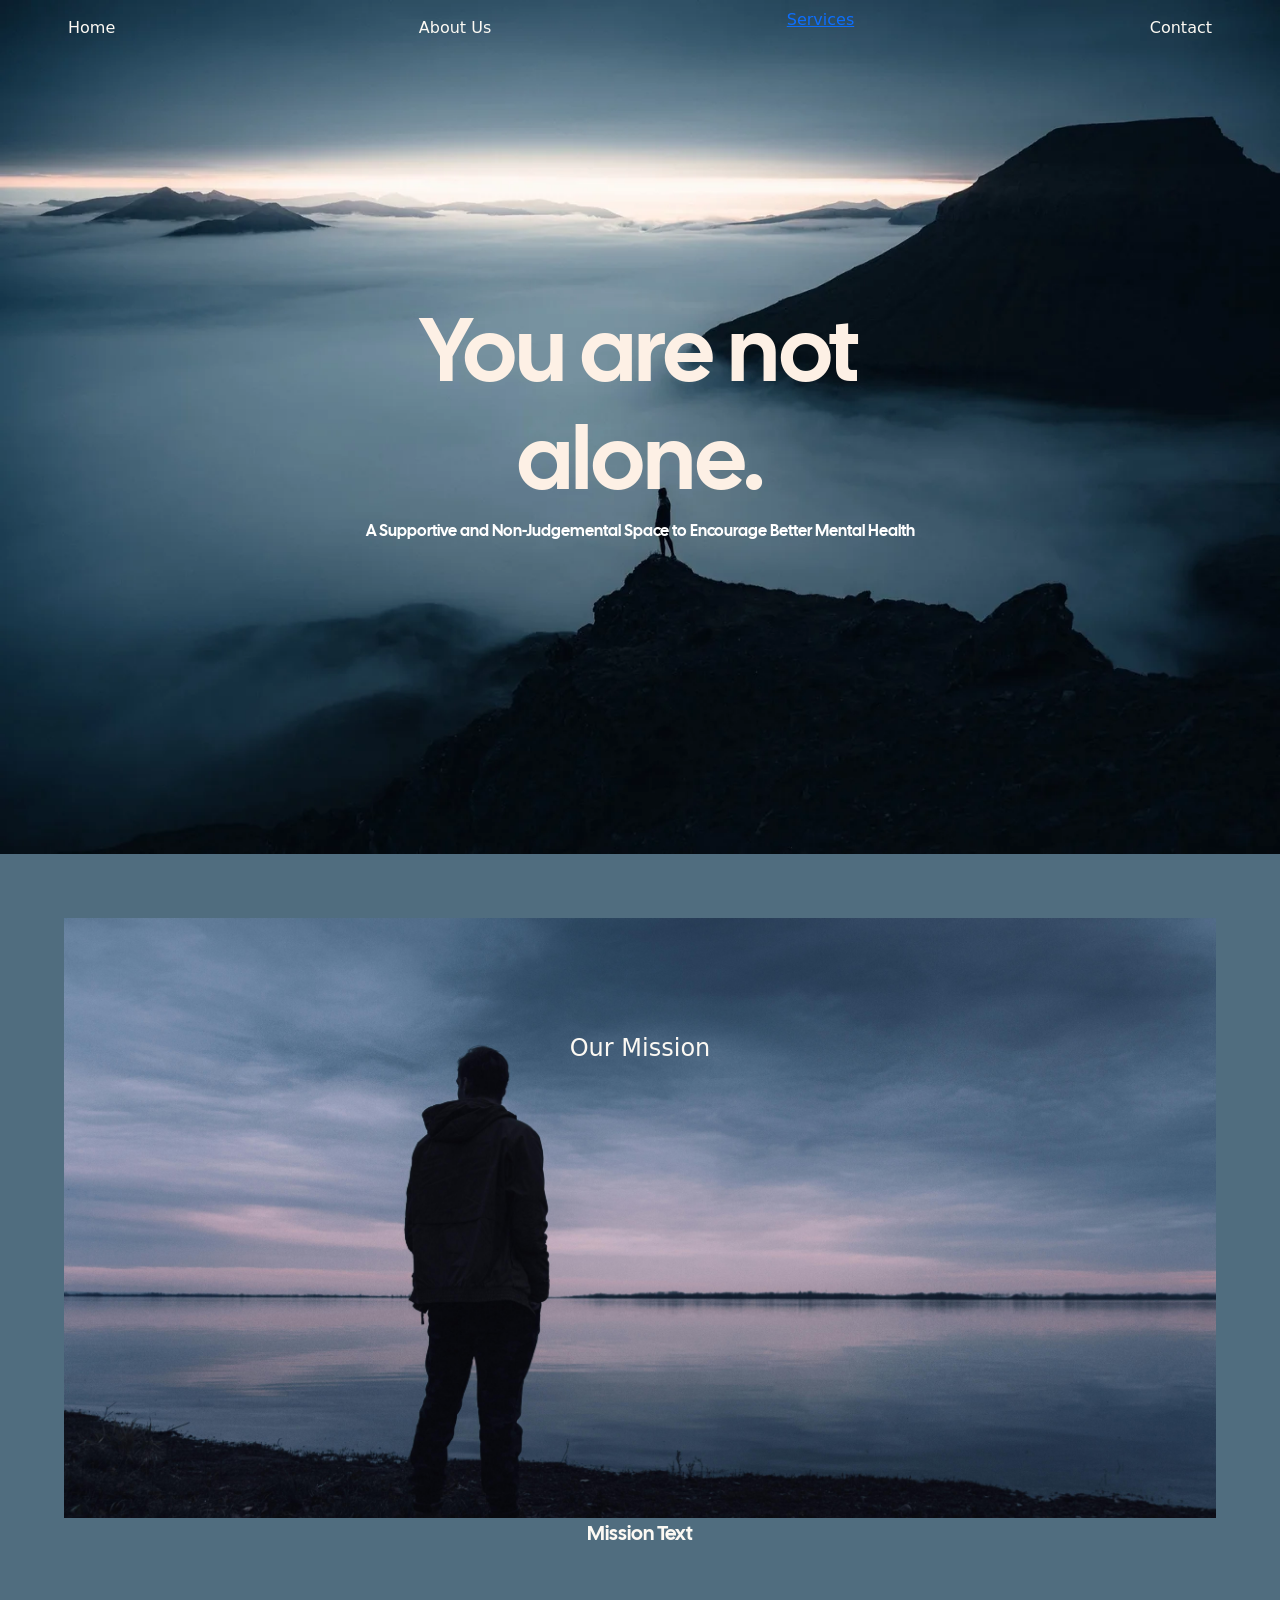
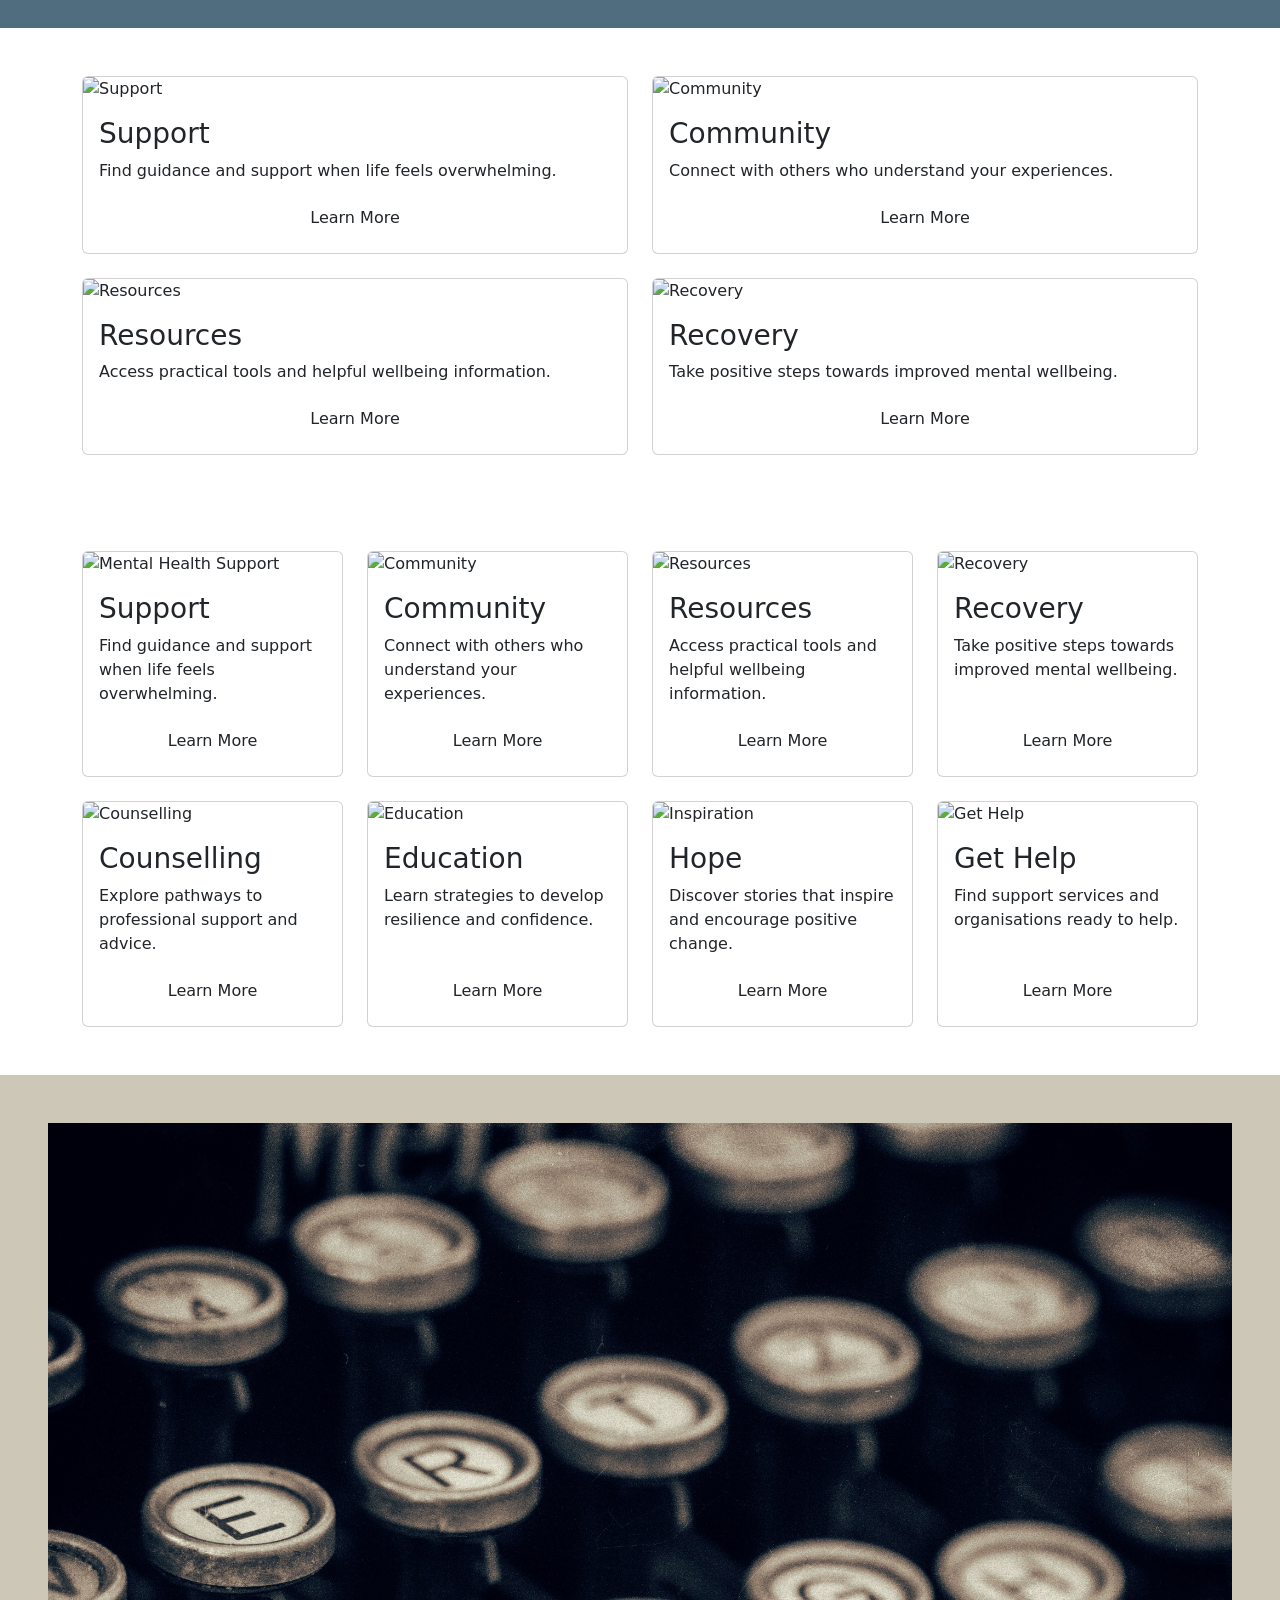
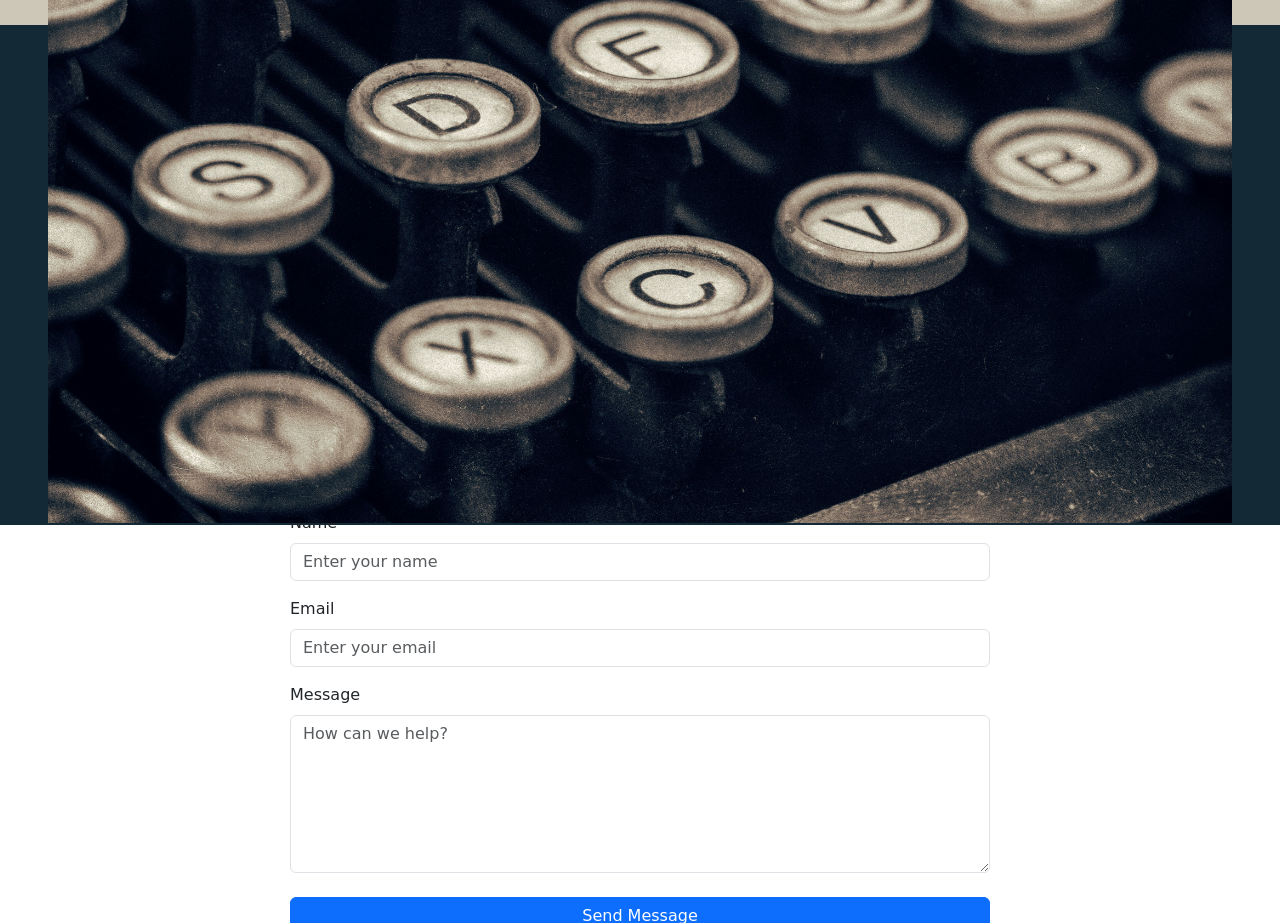
==== index.html @ 8a4eaf0c "Remove #mission-container rule from style.css" ====
<!doctype html>
<html lang="en">
  <head>
    <meta charset="UTF-8" />
    <meta name="viewport" content="width=device-width, initial-scale=1.0" />
    <title>Capstone Project</title>
    <link rel="preconnect" href="https://fonts.googleapis.com" />
    <link rel="preconnect" href="https://fonts.gstatic.com" crossorigin />
    <link
      href="https://fonts.googleapis.com/css2?family=Cal+Sans&display=swap"
      rel="stylesheet"
    />
    <link
      href="https://fonts.googleapis.com/css2?family=Inter:wght@100;200;400;500;600&display=swap"
      rel="stylesheet"
    />

    <link
      href="https://cdn.jsdelivr.net/npm/bootstrap@5.3.0/dist/css/bootstrap.min.css"
      rel="stylesheet"
    />
    <link rel="stylesheet" href="assets/css/style.css" />
    
    <script src="https://cdn.jsdelivr.net/npm/bootstrap@5.3.0/dist/js/bootstrap.bundle.min.js"></script>
  </head>
  <body>
    <nav class="navbar navbar-expand-lg bg-transparent position-absolute w-100">
    <div class="container-fluid d-flex justify-content-center">
        <ul class="navbar-nav flex-row justify-content-between w-100 px-lg-5 px-md-4 px-2"
          <li class="nav-item">
            <a
              class="nav-link"
              href="#"
              >Home</a
            >
          </li>
          <li class="nav-item">
            <a
              class="nav-link"
              href="#"
              >About Us</a
            >
          </li>
          <li class="nav-item">
            <a
              class=""
              href="#"
              >Services</a
            >
          </li>
          <li class="nav-item">
            <a
              class="nav-link"
              href="#"
              >Contact</a
            >
          </li>
        </ul>
      </div>
    </nav>

    <header class="position-relative">
      <img
        src="assets/images/210725_2R5_8470.webp"
        alt="hero-Image"
        class="img-fluid w-100"
      />
      <div
        class="position-absolute top-50 start-50 translate-middle text-center text-white"
      >
        <h1 class="cal-sans-regular custom-color hero-title" style>
          You are not alone.
        </h1>
        <p class="cal-sans-regular" style="font-size: 1rem">
          A Supportive and Non-Judgemental Space to Encourage Better Mental
          Health
        </p>
      </div>
    </header>

    <main>
  <section
    class="container-fluid px-0"
    id="mission-container"
    aria-label="mission and values"
   >
  <div class="mission-image-frame">
    <img
      src="assets/images/pexels-lukas-rychvalsky-670720.jpg"
      class="mission-image"
      alt="Mission and Values Image"
    />
    <div  class="mission-container">
        <h2 class="mission-title">Our Mission</h2>
        <p class="mission-content-text">Mission Text</p>
    </div>
  </div>
  </section>
<section id="services-section" class="py-5">
    <div class="container">

        <div class="row g-4">

            <!-- Card 1 -->
            <div class="col-md-6 col-lg-6">
                <div class="card values-card h-100">
                    <img src="assets/images/card-1.webp" class="card-img-top" alt="Support">
                    <div class="card-body d-flex flex-column">
                        <h3 class="card-title">Support</h3>
                        <p class="card-text">
                            Find guidance and support when life feels overwhelming.
                        </p>
                        <a href="#" class="btn mt-auto">Learn More</a>
                    </div>
                </div>
            </div>

            <!-- Card 2 -->
            <div class="col-md-6 col-lg-6">
                <div class="card values-card h-100">
                    <img src="assets/images/card-2.webp" class="card-img-top" alt="Community">
                    <div class="card-body d-flex flex-column">
                        <h3 class="card-title">Community</h3>
                        <p class="card-text">
                            Connect with others who understand your experiences.
                        </p>
                        <a href="#" class="btn mt-auto">Learn More</a>
                    </div>
                </div>
            </div>

            <!-- Card 3 -->
            <div class="col-md-6 col-lg-6">
                <div class="card values-card h-100">
                    <img src="assets/images/card-3.webp" class="card-img-top" alt="Resources">
                    <div class="card-body d-flex flex-column">
                        <h3 class="card-title">Resources</h3>
                        <p class="card-text">
                            Access practical tools and helpful wellbeing information.
                        </p>
                        <a href="#" class="btn mt-auto">Learn More</a>
                    </div>
                </div>
            </div>

            <!-- Card 4 -->
            <div class="col-md-6 col-lg-6">
                <div class="card values-card h-100">
                    <img src="assets/images/card-4.webp" class="card-img-top" alt="Recovery">
                    <div class="card-body d-flex flex-column">
                        <h3 class="card-title">Recovery</h3>
                        <p class="card-text">
                            Take positive steps towards improved mental wellbeing.
                        </p>
                        <a href="#" class="btn mt-auto">Learn More</a>
                    </div>
                </div>
            </div>

        </div>

    </div>
</section>

</section>
      <section
        class="container-fluid"
        id="help-section"
        aria-label="help">
      <div>
        <div class="help-card"></div>
        <div class="help-card"></div>
        <div class="help-card"></div>
        <div class="help-card"></div>
        <div class="help-card"></div>
        <div class="help-card"></div>
      </div>
  </section>
<section id="support-services" class="py-5">
    <div class="container">

        <div class="row g-4">

            <!-- Card 1 -->
            <div class="col-md-6 col-lg-3">
                <div class="card values-card h-100">
                    <img src="assets/images/card-1.webp" class="card-img-top" alt="Mental Health Support">
                    <div class="card-body d-flex flex-column">
                        <h3 class="card-title">Support</h3>
                        <p class="card-text">
                            Find guidance and support when life feels overwhelming.
                        </p>
                        <a href="#" class="btn mt-auto">Learn More</a>
                    </div>
                </div>
            </div>

            <!-- Card 2 -->
            <div class="col-md-6 col-lg-3">
                <div class="card values-card h-100">
                    <img src="assets/images/card-2.webp" class="card-img-top" alt="Community">
                    <div class="card-body d-flex flex-column">
                        <h3 class="card-title">Community</h3>
                        <p class="card-text">
                            Connect with others who understand your experiences.
                        </p>
                        <a href="#" class="btn mt-auto">Learn More</a>
                    </div>
                </div>
            </div>

            <!-- Card 3 -->
            <div class="col-md-6 col-lg-3">
                <div class="card values-card h-100">
                    <img src="assets/images/card-3.webp" class="card-img-top" alt="Resources">
                    <div class="card-body d-flex flex-column">
                        <h3 class="card-title">Resources</h3>
                        <p class="card-text">
                            Access practical tools and helpful wellbeing information.
                        </p>
                        <a href="#" class="btn mt-auto">Learn More</a>
                    </div>
                </div>
            </div>

            <!-- Card 4 -->
            <div class="col-md-6 col-lg-3">
                <div class="card values-card h-100">
                    <img src="assets/images/card-4.webp" class="card-img-top" alt="Recovery">
                    <div class="card-body d-flex flex-column">
                        <h3 class="card-title">Recovery</h3>
                        <p class="card-text">
                            Take positive steps towards improved mental wellbeing.
                        </p>
                        <a href="#" class="btn mt-auto">Learn More</a>
                    </div>
                </div>
            </div>

            <!-- Card 5 -->
            <div class="col-md-6 col-lg-3">
                <div class="card values-card h-100">
                    <img src="assets/images/card-5.webp" class="card-img-top" alt="Counselling">
                    <div class="card-body d-flex flex-column">
                        <h3 class="card-title">Counselling</h3>
                        <p class="card-text">
                            Explore pathways to professional support and advice.
                        </p>
                        <a href="#" class="btn mt-auto">Learn More</a>
                    </div>
                </div>
            </div>

            <!-- Card 6 -->
            <div class="col-md-6 col-lg-3">
                <div class="card values-card h-100">
                    <img src="assets/images/card-6.webp" class="card-img-top" alt="Education">
                    <div class="card-body d-flex flex-column">
                        <h3 class="card-title">Education</h3>
                        <p class="card-text">
                            Learn strategies to develop resilience and confidence.
                        </p>
                        <a href="#" class="btn mt-auto">Learn More</a>
                    </div>
                </div>
            </div>

            <!-- Card 7 -->
            <div class="col-md-6 col-lg-3">
                <div class="card values-card h-100">
                    <img src="assets/images/card-7.webp" class="card-img-top" alt="Inspiration">
                    <div class="card-body d-flex flex-column">
                        <h3 class="card-title">Hope</h3>
                        <p class="card-text">
                            Discover stories that inspire and encourage positive change.
                        </p>
                        <a href="#" class="btn mt-auto">Learn More</a>
                    </div>
                </div>
            </div>

            <!-- Card 8 -->
            <div class="col-md-6 col-lg-3">
                <div class="card values-card h-100">
                    <img src="assets/images/card-8.webp" class="card-img-top" alt="Get Help">
                    <div class="card-body d-flex flex-column">
                        <h3 class="card-title">Get Help</h3>
                        <p class="card-text">
                            Find support services and organisations ready to help.
                        </p>
                        <a href="#" class="btn mt-auto">Learn More</a>
                    </div>
                </div>
            </div>

        </div>

    </div>
</section>
   
      <section
        class="container-fluid"
        id="resources-section"
        aria-label="resources and information"
      ></section>
      <section
        class="container-fluid"
        id="care-section"
        aria-label="self-care">
</section>

<section id="contact-section">
    <img src="assets/images/denny-muller-PfVo6Be4Tg4-unsplash.jpg"
            alt="Typewriter"
            class="contact-image">
    <div class="contact-image-frame">

       
        <div class="contact-overlay">
            <!-- Contact Form Here -->
  <form class="contact-form">

    <div class="mb-3">
        <label for="name" class="form-label">Name</label>
        <input
            type="text"
            class="form-control"
            id="name"
            placeholder="Enter your name"
            required>
    </div>

    <div class="mb-3">
        <label for="email" class="form-label">Email</label>
        <input
            type="email"
            class="form-control"
            id="email"
            placeholder="Enter your email"
            required>
    </div>

    <div class="mb-4">
        <label for="message" class="form-label">Message</label>
        <textarea
            class="form-control"
            id="message"
            rows="6"
            placeholder="How can we help?"
            required></textarea>
    </div>

    <button type="submit" class="btn btn-primary w-100">
        Send Message
    </button>

</form>
        </div>

    </div>

</section>
    </main>
    <footer>
    <footer id="footer-container">
    <div class="container">
        <!-- footer content -->
    </div>
</footer>
    </footer>
  </body>
</html>
---- assets/css/style.css ----
:root {
  /* Core backgrounds */
  --bg-light: #fcf9f3;
  --bg-dark: #040e14;

  /* Text colors */
  --text-main: #040e14;      /* for light backgrounds */
  --text-light: #fcf9f3;     /* for dark backgrounds */
  --text-muted: #6e8998;     /* secondary text on light bg */

  /* Brand colors */
  --primary: #132936;        /* headings on light bg */
  --secondary: #506d7f;      /* subheadings, borders */

  /* Accents */
  --accent: #efd1c5;         /* highlight on dark bg */
}



.cal-sans-regular {
  font-family: "Cal Sans", sans-serif !important;
  font-weight: 400;
  font-style: normal;
}

.inter-font {
  font-family: 'Inter', sans-serif !important;
  font-weight: 200 !important;
}




.custom-color { color: #fdf0e5; /* your HEX color */ }



.main-section{
  background-color: var(--bg-light);
  padding: 2rem 0;

}
:root {
  --brand-light: #e6f2ff;
}

.navbar-container {
  display: flex;
  justify-content: center;
  align-items: center;
}

.navbar {
  position: absolute;
  width: 50%;
  z-index: 10;
  max-width: 1500px;

}


.navbar .nav-link {
  color: #fcf9f3 !important;

}


.navbar .nav-link:active,
.navbar .nav-link:focus,
.navbar .nav-link.active {
  background: none !important;
  background-color: transparent !important;
}

.hero-title {
  font-size: clamp(2.5rem, 7vw, 6rem);
}


.mission-title {
  font-size: clamp(1.5rem, 7vw, 1.5rem);
  white-space: nowrap;
}



.mission-title {
  top: 15%;
  color:#fcf9f3;
  text-align: center;
  z-index: 2;
  position: absolute;
  top: 25%;
  left: 50%;
  transform: translate(-50%, -50%);
}

.mission-content h2 {
  font-size: clamp(2.5rem, 7vw, 4rem);
  margin-bottom: 1rem;
  font-weight: 400;
  letter-spacing: 0.2rem;
}


.mission-content-text {
  font-family: "Cal Sans", sans-serif ;
  font-size: 1.25rem;
  color:#fcf9f3;
  text-align: center;
  
}

.mission-image-frame {
    position: relative;
    width: 100%;
    padding: 4rem !important;
    background: #506d7f;
    margin: 0 auto;
    box-sizing: border-box;
}

.mission-image {
    width: 100%;
    height: 600px;
    display: block;
    margin: 0 auto;
    object-fit: cover;
}


.mission-overlay {
    position: relative;
}


.values-container {
  position: absolute;
  bottom: 3rem;
  left: 50%;
  transform: translateX(-50%);

  width: 90%;

  display: grid;
  grid-template-columns: repeat(4, 1fr);
  gap: 2rem;
  margin-top: 20rem;
 
}

.value-card {
    height: 275px;
    background: #040e14;
    color: white;
    padding: 1.5rem;
    text-align: center;
    position: relative;
    
}


#contact-section {
    position: relative;
    width: 100%;
    height: 550px;
    background: #ccc7b6;
    padding: 3rem;
}

.contact-image {
    width: 100%;
    height: 1000px;
    object-fit: cover;
    display: block;
}

.contact-image-frame {
    position: relative;
    width: 100%;
    height: 400px;
    overflow: hidden;
    
}

.contact-overlay {
    position: absolute;
    top: 50%;
    left: 50%;
    transform: translate(-50%, -50%);
    width: 80%;
    max-width: 700px;
    z-index: 2;
}

.contact-form-container {
    width: 90%;
    max-width: 350px;
    margin: 0 auto;
}

#footer-container {
  background: #132936;
  width: 100%;
  height: 500px;
  padding: 3rem 0;
}
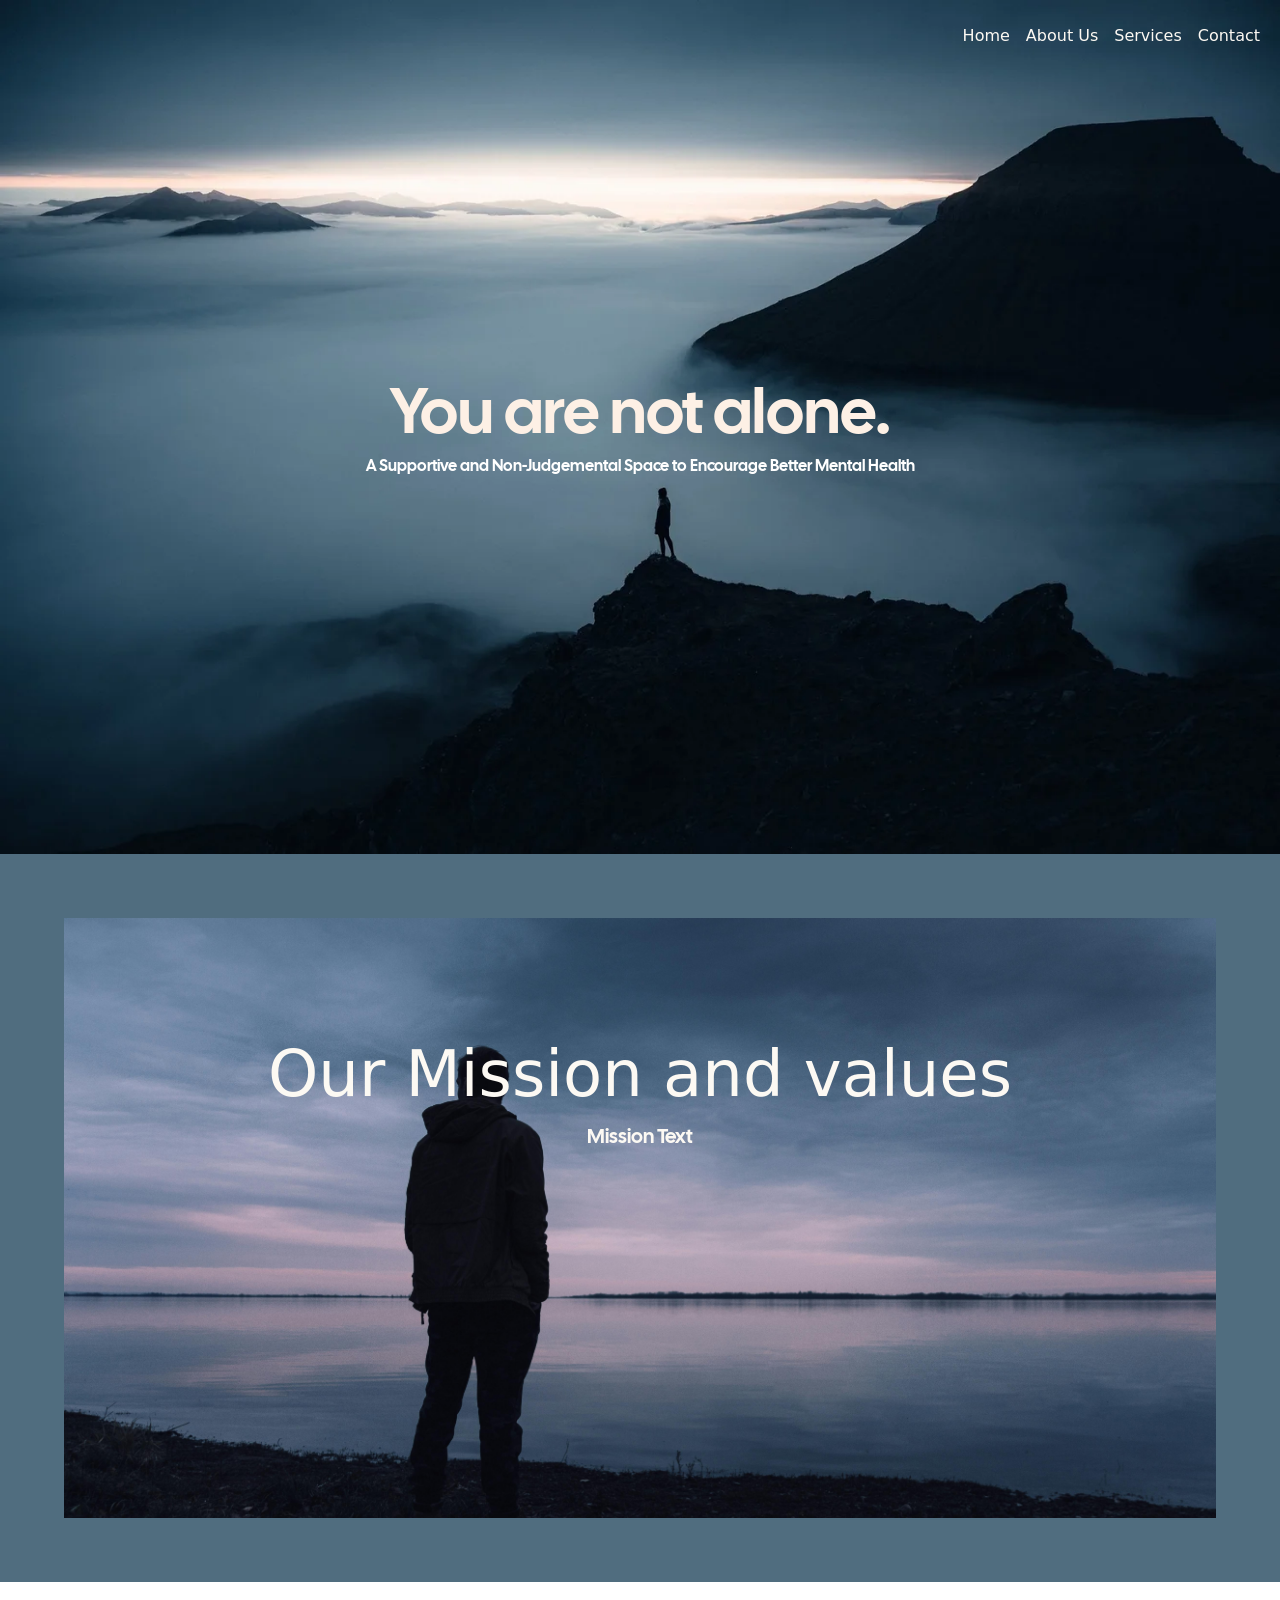
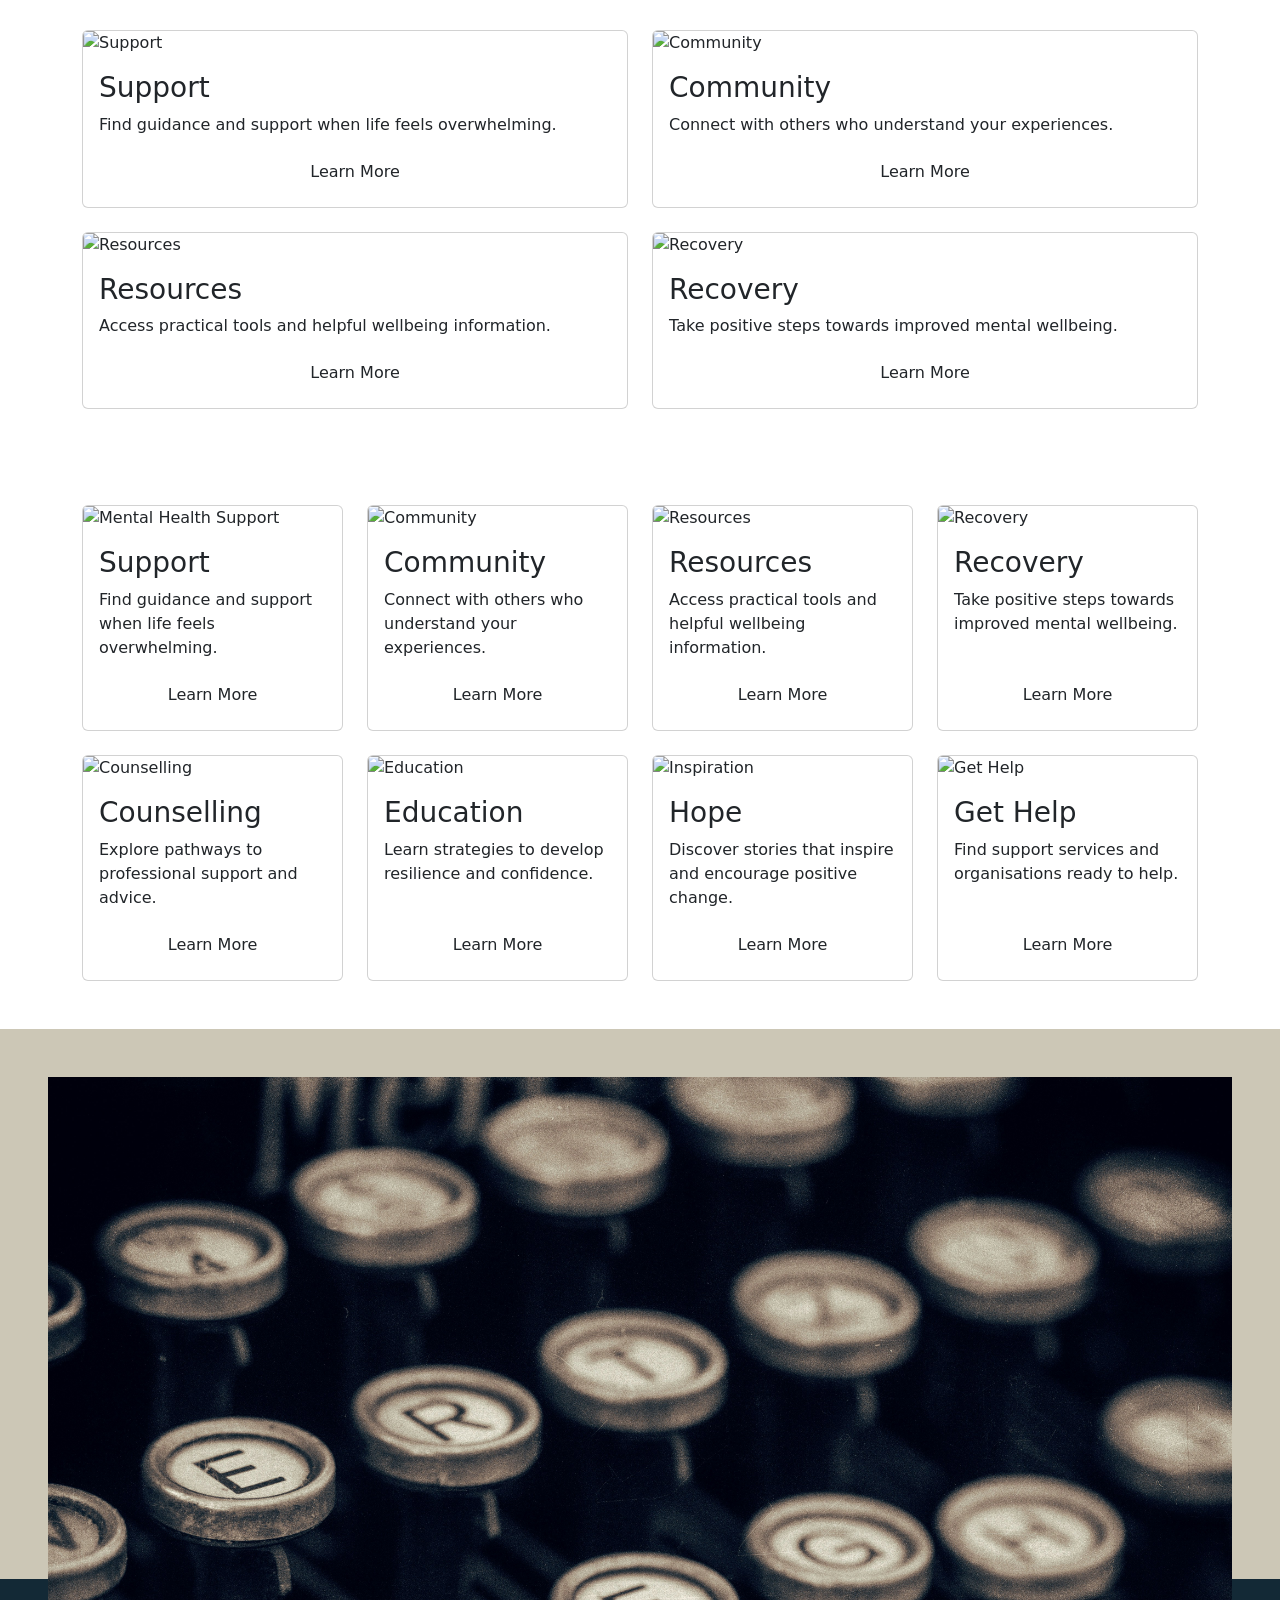
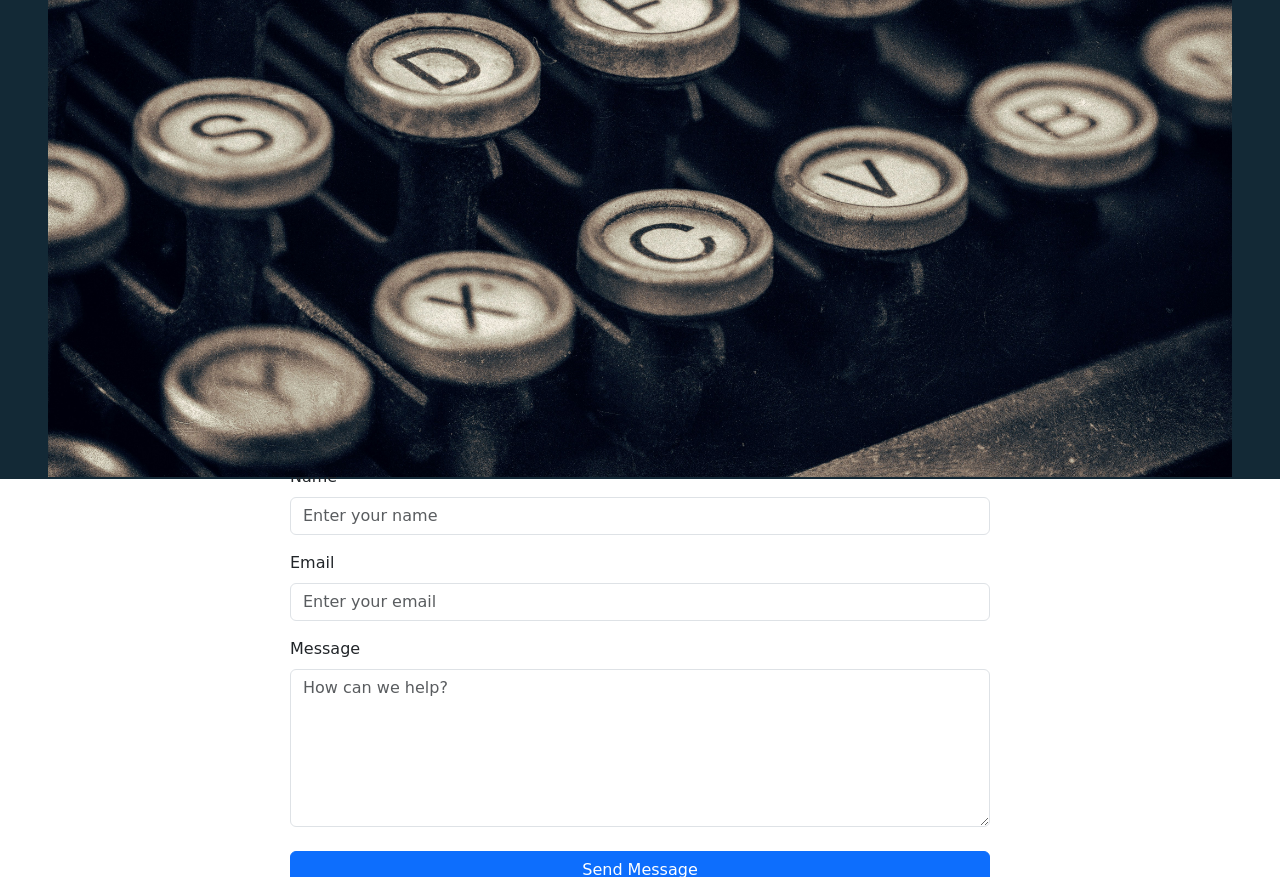
==== commit c4df85aa: "Improve navbar reponsiveness on moblie devices" ====
--- a/index.html
+++ b/index.html
@@ -24,41 +24,43 @@
     <script src="https://cdn.jsdelivr.net/npm/bootstrap@5.3.0/dist/js/bootstrap.bundle.min.js"></script>
   </head>
   <body>
-    <nav class="navbar navbar-expand-lg bg-transparent position-absolute w-100">
-    <div class="container-fluid d-flex justify-content-center">
-        <ul class="navbar-nav flex-row justify-content-between w-100 px-lg-5 px-md-4 px-2"
-          <li class="nav-item">
-            <a
-              class="nav-link"
-              href="#"
-              >Home</a
-            >
-          </li>
-          <li class="nav-item">
-            <a
-              class="nav-link"
-              href="#"
-              >About Us</a
-            >
-          </li>
-          <li class="nav-item">
-            <a
-              class=""
-              href="#"
-              >Services</a
-            >
-          </li>
-          <li class="nav-item">
-            <a
-              class="nav-link"
-              href="#"
-              >Contact</a
-            >
-          </li>
-        </ul>
-      </div>
-    </nav>
-
+<nav class="navbar navbar-expand-md bg-transparent position-absolute w-100">
+  <div class="container-fluid">
+
+    <button
+      class="navbar-toggler ms-auto"
+      type="button"
+      data-bs-toggle="collapse"
+      data-bs-target="#navbarNav"
+      aria-controls="navbarNav"
+      aria-expanded="false"
+      aria-label="Toggle navigation">
+
+      <span class="navbar-toggler-icon"></span>
+    </button>
+
+    <div class="collapse navbar-collapse justify-content-end text-end" id="navbarNav">
+        <ul class="navbar-nav ms-auto">
+        <li class="nav-item">
+          <a class="nav-link" href="#">Home</a>
+        </li>
+
+        <li class="nav-item">
+          <a class="nav-link" href="#">About Us</a>
+        </li>
+
+        <li class="nav-item">
+          <a class="nav-link" href="#">Services</a>
+        </li>
+
+        <li class="nav-item">
+          <a class="nav-link" href="#">Contact</a>
+        </li>
+      </ul>
+    </div>
+
+  </div>
+</nav>
     <header class="position-relative">
       <img
         src="assets/images/210725_2R5_8470.webp"
@@ -91,7 +93,7 @@
       alt="Mission and Values Image"
     />
     <div  class="mission-container">
-        <h2 class="mission-title">Our Mission</h2>
+        <h2 class="mission-title">Our Mission and values</h2>
         <p class="mission-content-text">Mission Text</p>
     </div>
   </div>
--- a/assets/css/style.css
+++ b/assets/css/style.css
@@ -52,11 +52,16 @@
 }
 
 .navbar {
+  padding-top: 1rem;
   position: absolute;
   width: 50%;
   z-index: 10;
   max-width: 1500px;
 
+}
+
+.navbar-collapse {
+  text-align: right;
 }
 
 
@@ -73,27 +78,42 @@
   background-color: transparent !important;
 }
 
+.navbar-toggler {
+  border: none;
+  background: none;
+ 
+}
+
+.navbar-toggler-icon {
+    background-image: url("data:image/svg+xml,%3csvg xmlns='http://www.w3.org/2000/svg' viewBox='0 0 30 30'%3e%3cpath stroke='rgba(252,249,243,1)' stroke-linecap='round' stroke-miterlimit='10' stroke-width='2' d='M4 7h22M4 15h22M4 23h22'/%3e%3c/svg%3e");
+}
+
+.navbar-toggler:focus {
+    box-shadow: none;
+}
+
 .hero-title {
-  font-size: clamp(2.5rem, 7vw, 6rem);
+  padding-top: 1rem;
+  font-size: clamp(2rem, 8vw, 4rem);
+  line-height: 1.1;
+}
+
+
+.mission-container {
+position: absolute;
+    top: 25%;
+    left: 50%;
+    transform: translateX(-50%);
+
+    width: 80%;
+    text-align: center;
+    color: #fcf9f3;
+    z-index: 2;
 }
 
 
 .mission-title {
-  font-size: clamp(1.5rem, 7vw, 1.5rem);
-  white-space: nowrap;
-}
-
-
-
-.mission-title {
-  top: 15%;
-  color:#fcf9f3;
-  text-align: center;
-  z-index: 2;
-  position: absolute;
-  top: 25%;
-  left: 50%;
-  transform: translate(-50%, -50%);
+ font-size: clamp(2rem, 5vw, 4rem);
 }
 
 .mission-content h2 {
@@ -123,9 +143,8 @@
 
 .mission-image {
     width: 100%;
-    height: 600px;
     display: block;
-    margin: 0 auto;
+    height: clamp(300px, 50vw, 600px);
     object-fit: cover;
 }
 
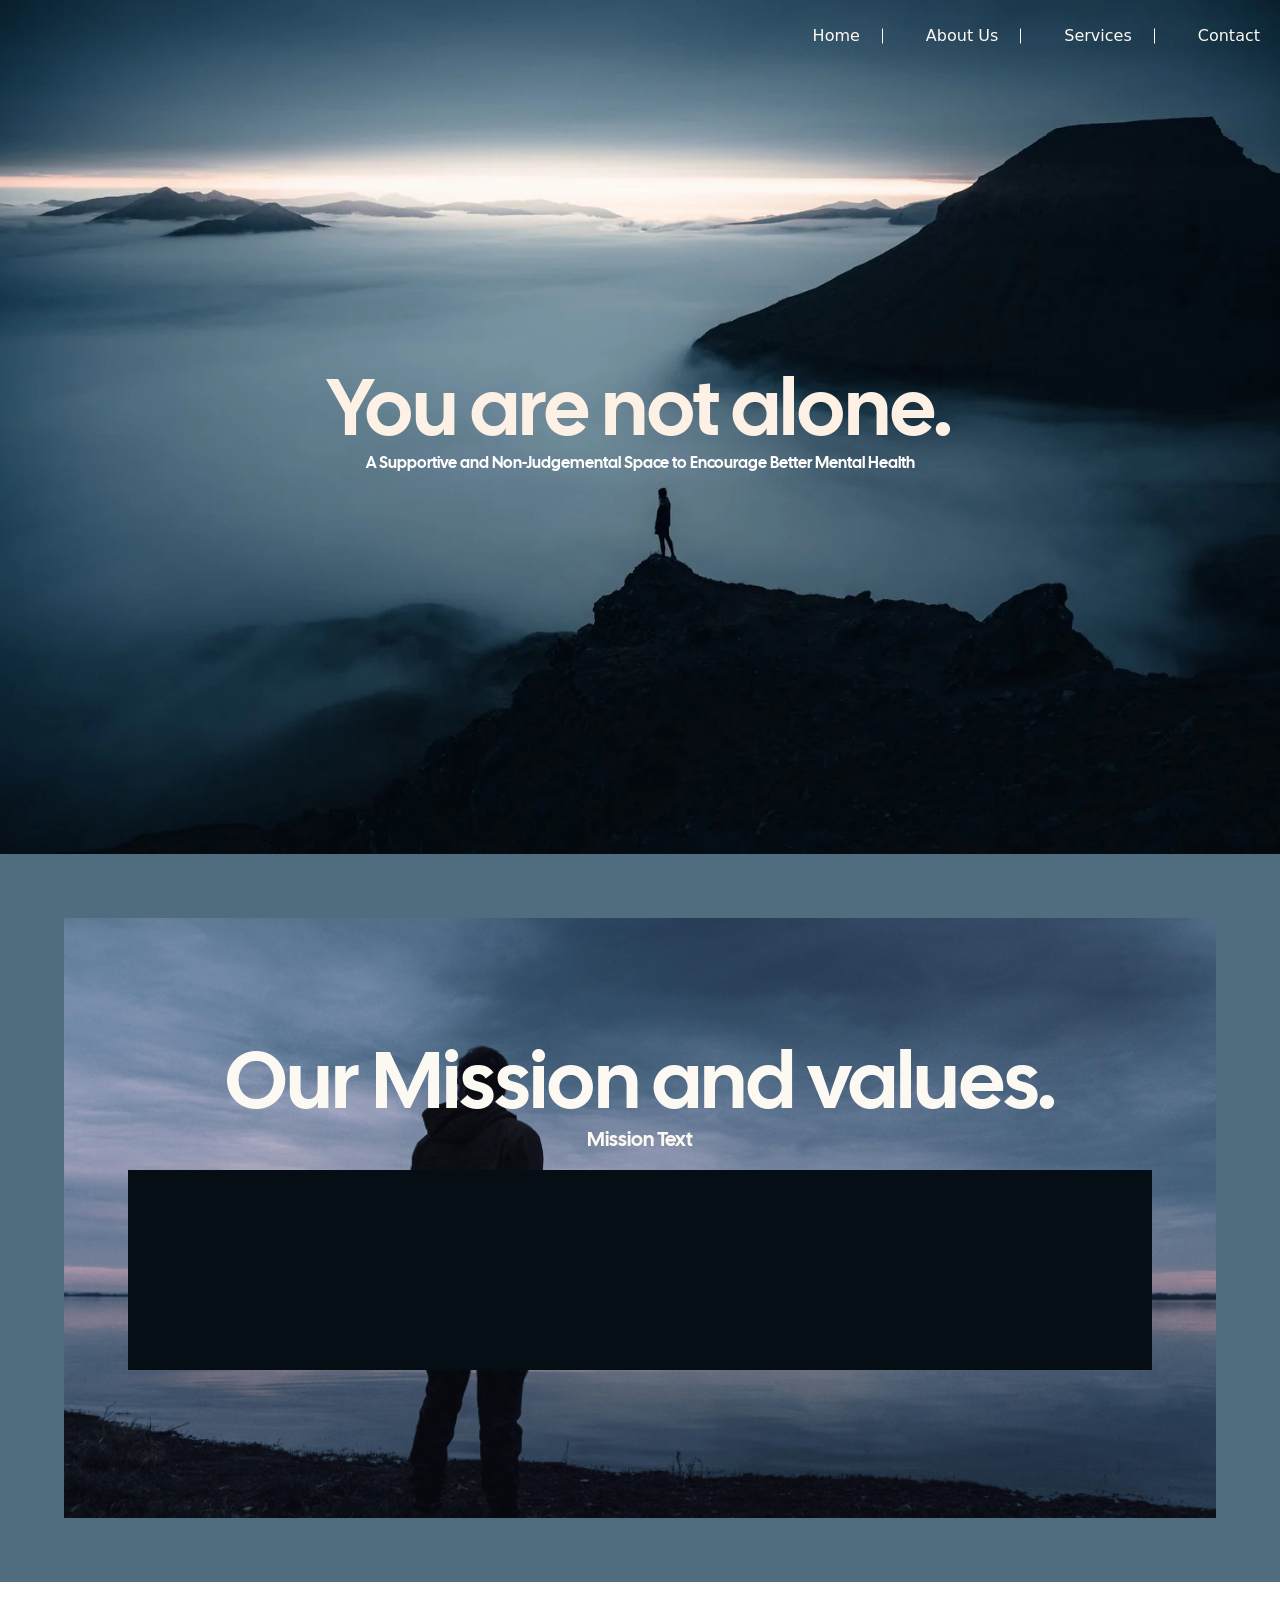
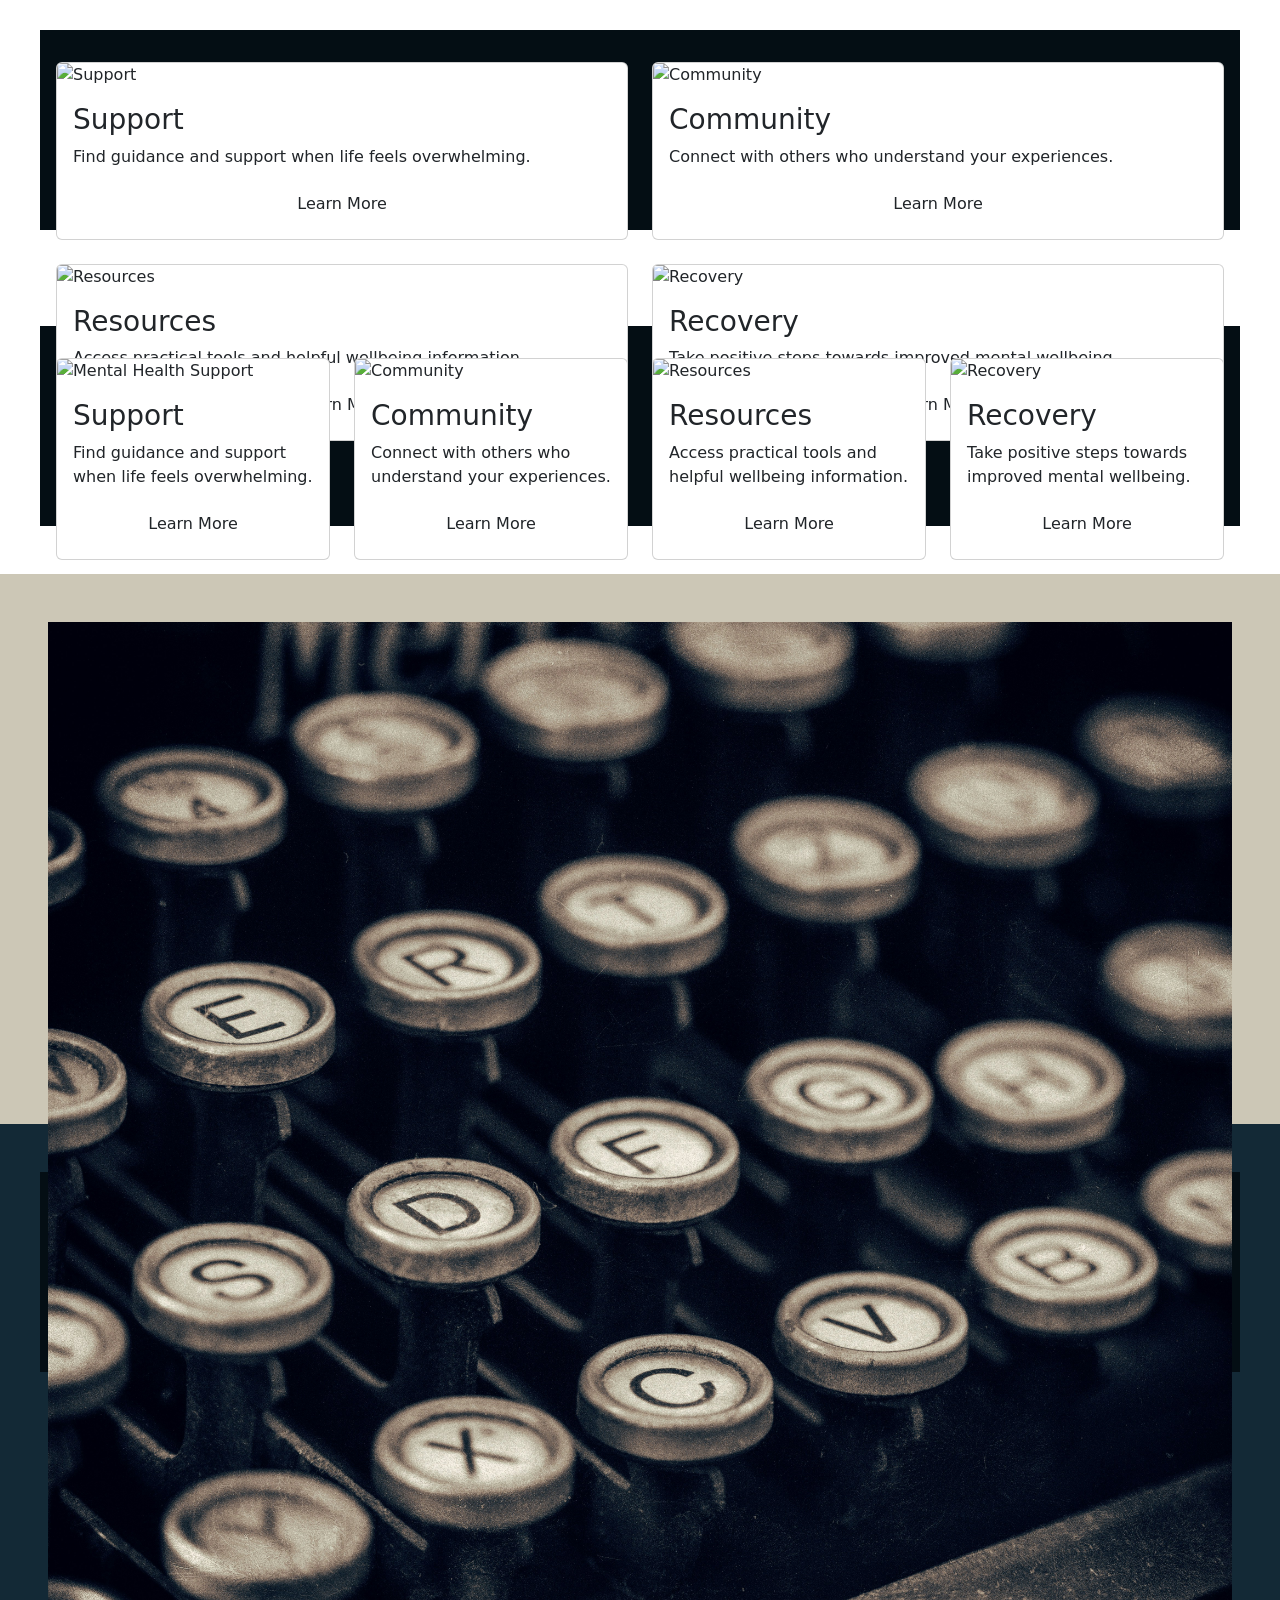
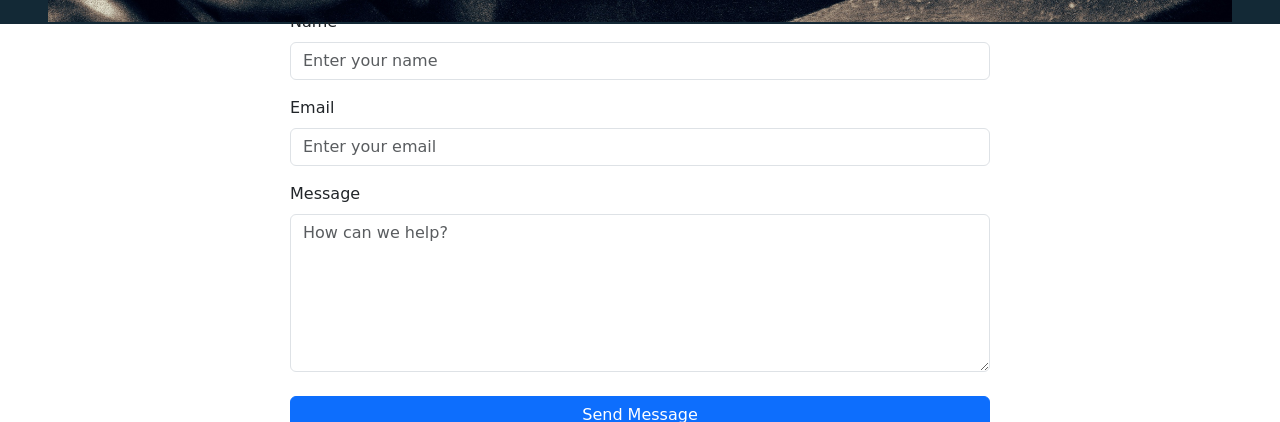
==== commit 0c48c568: "Standardise heading typography across hero and mission sections" ====
--- a/index.html
+++ b/index.html
@@ -70,7 +70,7 @@
       <div
         class="position-absolute top-50 start-50 translate-middle text-center text-white"
       >
-        <h1 class="cal-sans-regular custom-color hero-title" style>
+        <h1 class="cal-sans-regular custom-color section-title" style>
           You are not alone.
         </h1>
         <p class="cal-sans-regular" style="font-size: 1rem">
@@ -93,8 +93,11 @@
       alt="Mission and Values Image"
     />
     <div  class="mission-container">
-        <h2 class="mission-title">Our Mission and values</h2>
+        <h2 class="section-title">Our Mission and values.</h2>
         <p class="mission-content-text">Mission Text</p>
+    <div class="container">
+
+    </div>
     </div>
   </div>
   </section>
--- a/assets/css/style.css
+++ b/assets/css/style.css
@@ -64,6 +64,24 @@
   text-align: right;
 }
 
+.navbar-nav {
+  gap: 50px;
+}
+
+.navbar-nav .nav-item {
+  position: relative;
+}
+
+.navbar-nav .nav-item:not(:last-child)::after {
+    content: "";
+    position: absolute;
+    right: -15px;
+    top: 50%;
+    transform: translateY(-50%);
+    width: 1px;
+    height: 15px;
+    background: #fcf9f3;
+}
 
 .navbar .nav-link {
   color: #fcf9f3 !important;
@@ -71,7 +89,6 @@
 }
 
 
-.navbar .nav-link:active,
 .navbar .nav-link:focus,
 .navbar .nav-link.active {
   background: none !important;
@@ -92,12 +109,14 @@
     box-shadow: none;
 }
 
-.hero-title {
-  padding-top: 1rem;
-  font-size: clamp(2rem, 8vw, 4rem);
-  line-height: 1.1;
-}
-
+
+.section-title {
+    font-size: clamp(3rem, 9vw, 5rem);
+    line-height: 1.1;
+    font-family: "Cal Sans", sans-serif;
+    margin: 0;
+   
+}
 
 .mission-container {
 position: absolute;
@@ -111,18 +130,14 @@
     z-index: 2;
 }
 
-
-.mission-title {
- font-size: clamp(2rem, 5vw, 4rem);
-}
-
-.mission-content h2 {
-  font-size: clamp(2.5rem, 7vw, 4rem);
-  margin-bottom: 1rem;
-  font-weight: 400;
-  letter-spacing: 0.2rem;
-}
-
+ .container {
+    max-width: 1200px;
+    height: 200px;
+    margin: 0 auto;
+    padding: 0 1rem;
+    padding-top: 2rem;
+    background:#040e14;
+}
 
 .mission-content-text {
   font-family: "Cal Sans", sans-serif ;
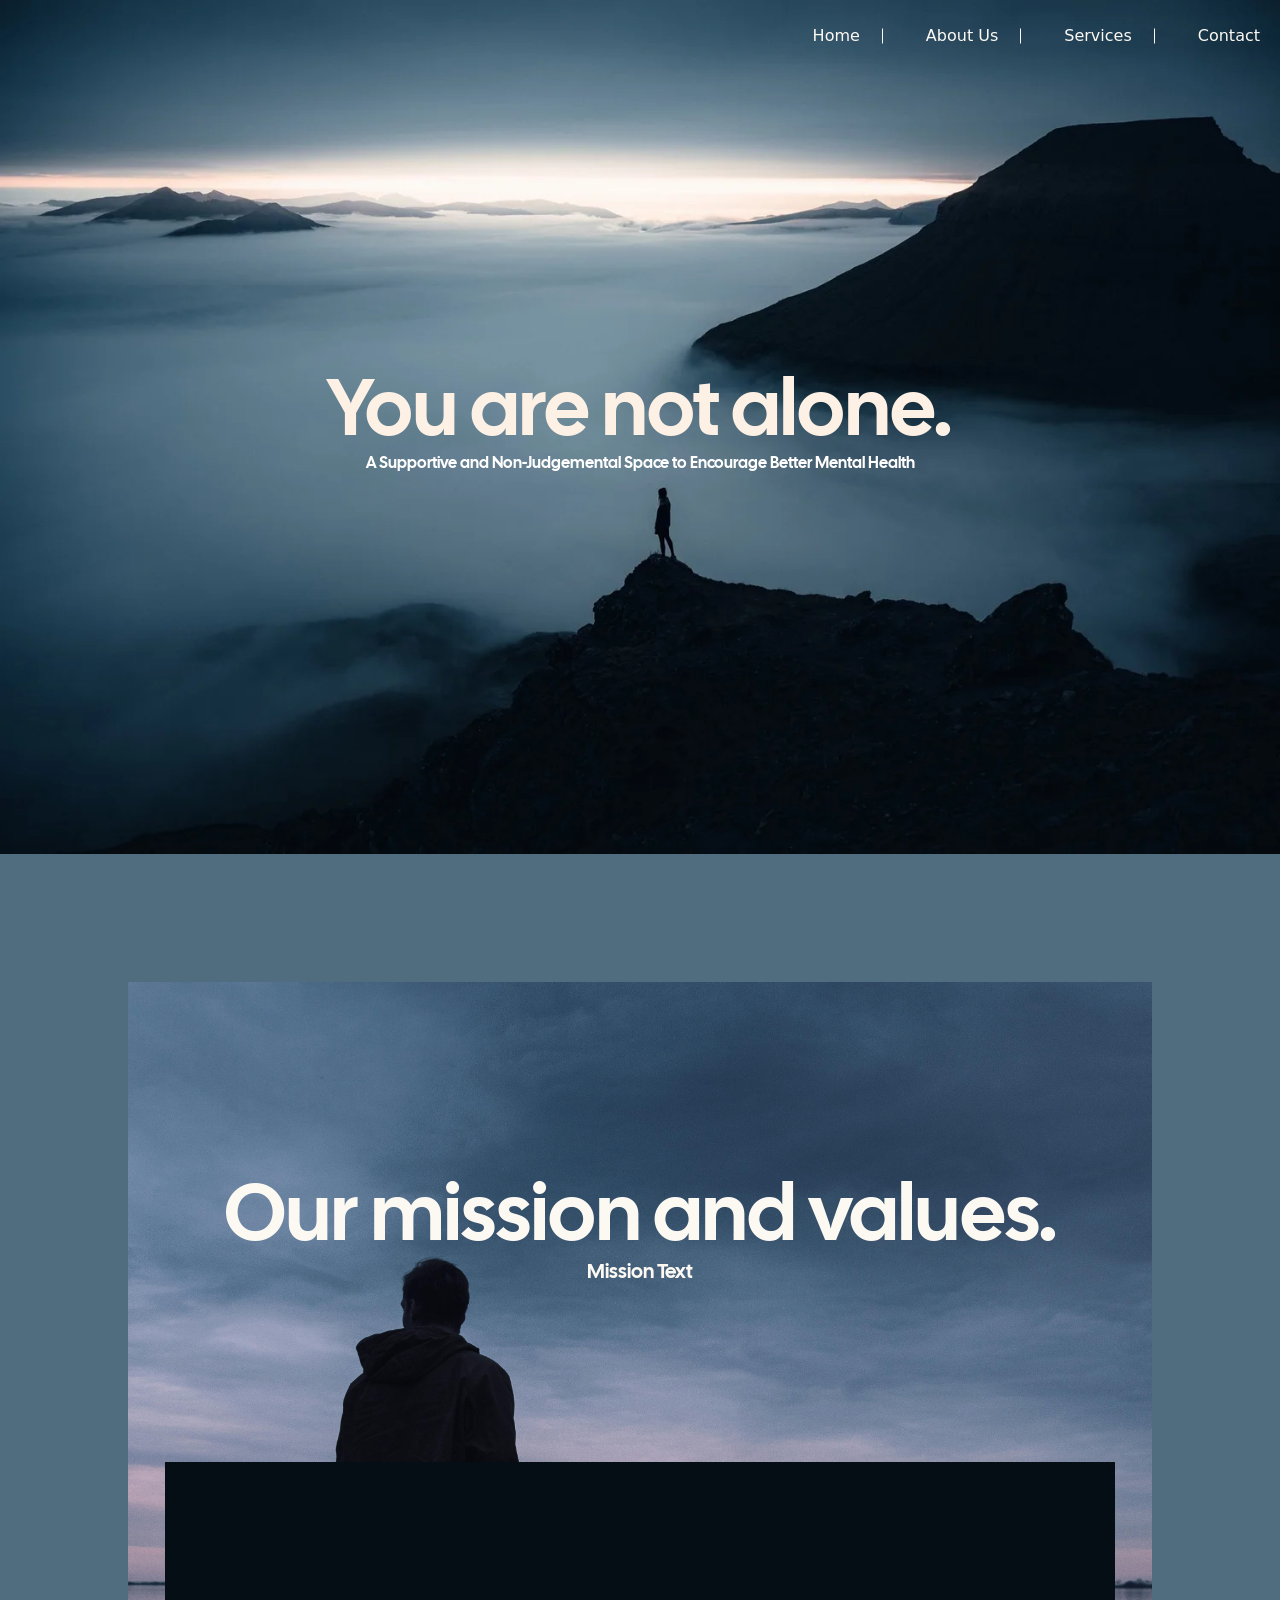
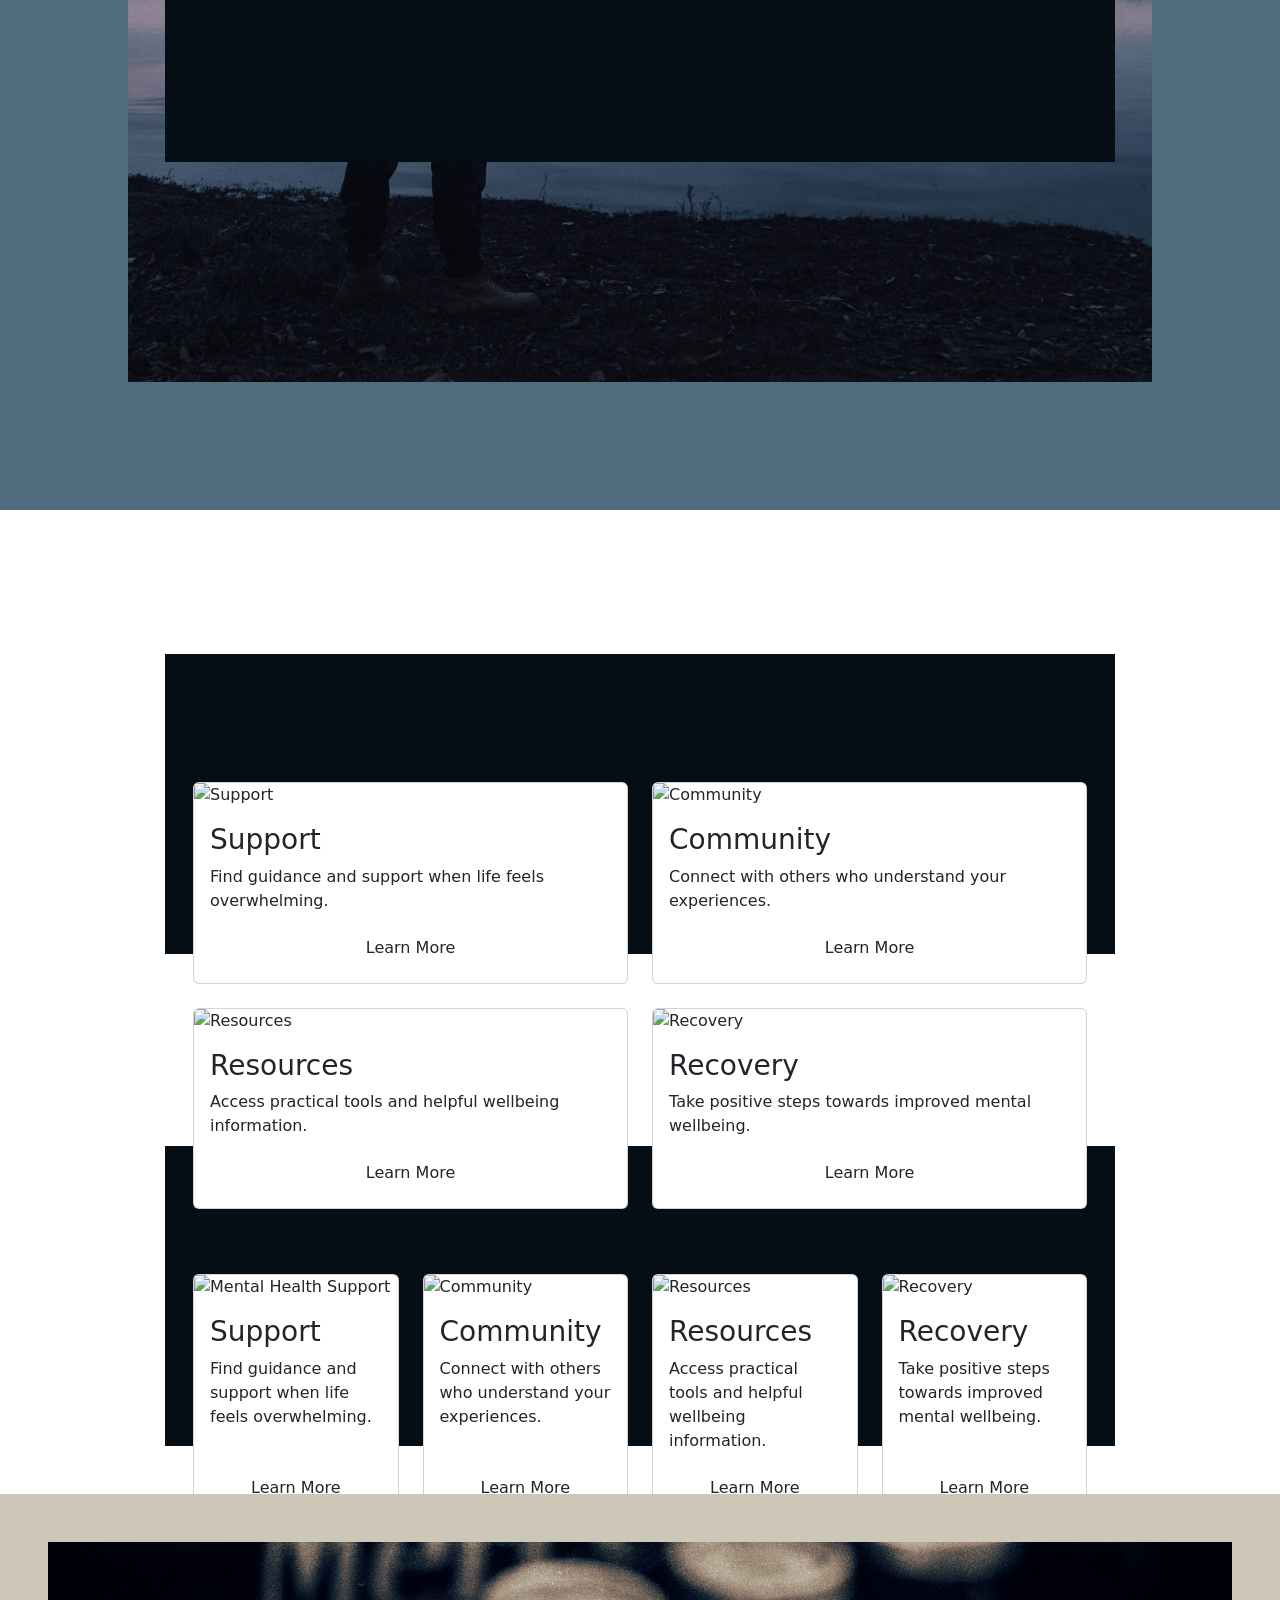
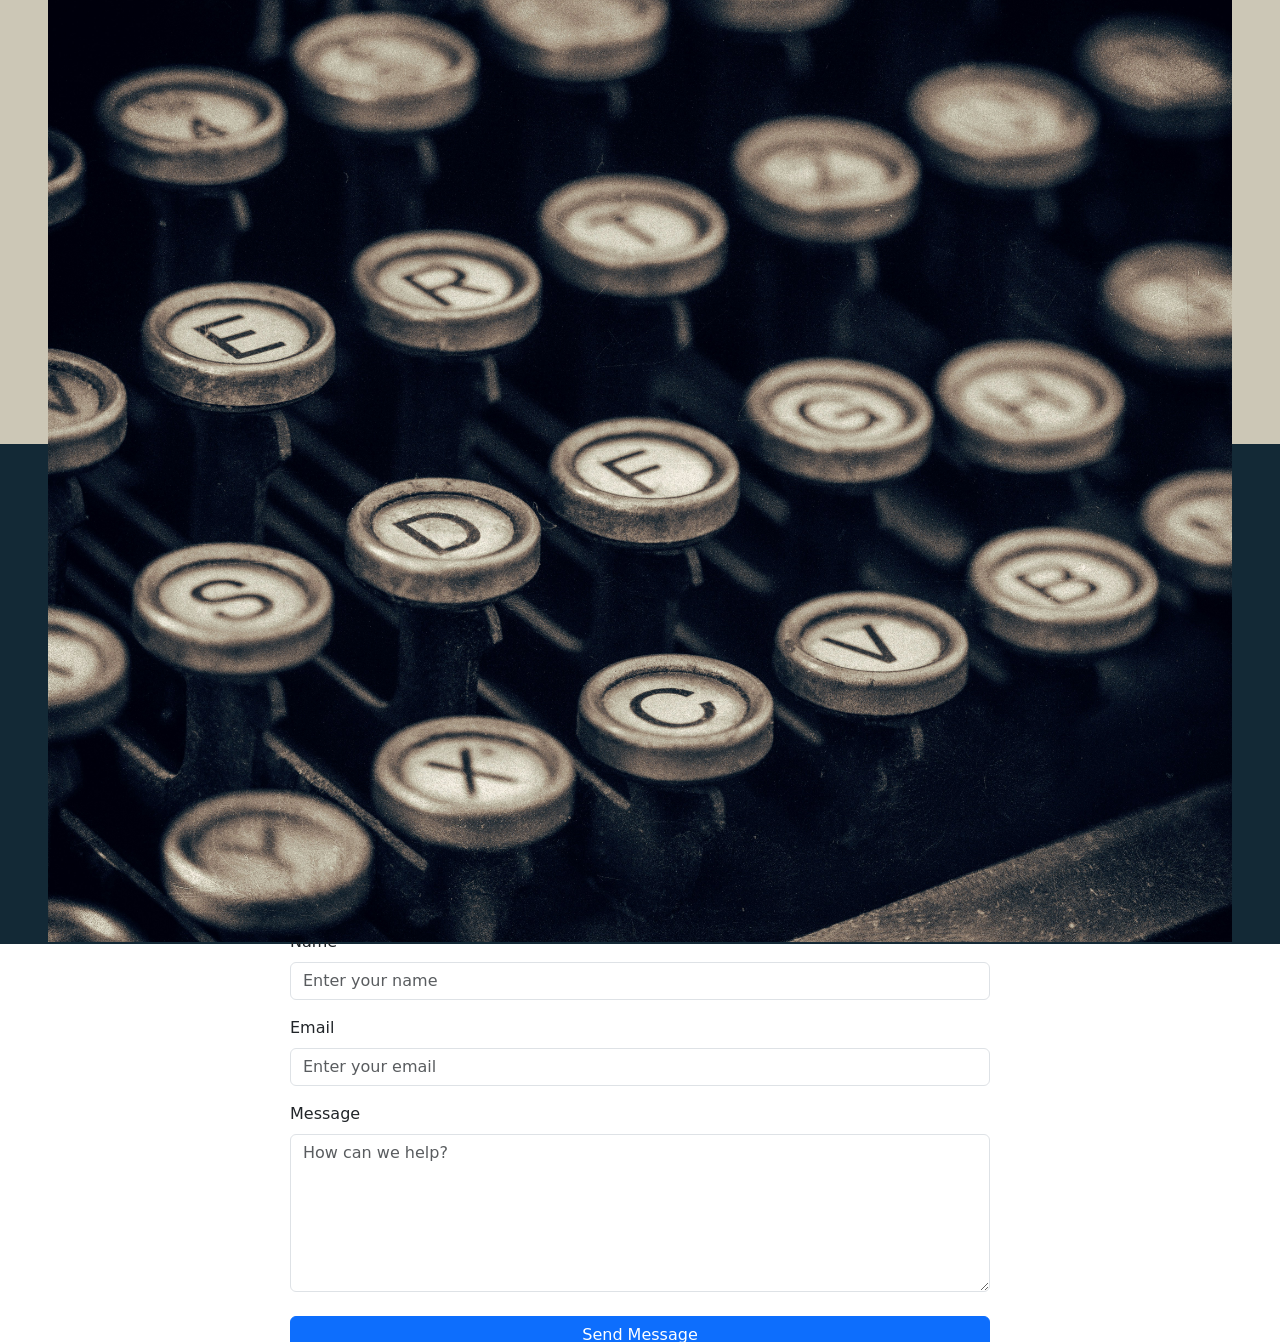
==== commit 5bbe124d: "Refine mission section layout, spacing, image framing and content positioning" ====
--- a/index.html
+++ b/index.html
@@ -93,7 +93,7 @@
       alt="Mission and Values Image"
     />
     <div  class="mission-container">
-        <h2 class="section-title">Our Mission and values.</h2>
+        <h2 class="section-title">Our mission and values.</h2>
         <p class="mission-content-text">Mission Text</p>
     <div class="container">
 
--- a/assets/css/style.css
+++ b/assets/css/style.css
@@ -123,34 +123,37 @@
     top: 25%;
     left: 50%;
     transform: translateX(-50%);
-
     width: 80%;
     text-align: center;
     color: #fcf9f3;
     z-index: 2;
+    display: flex;
+    flex-direction: column;
+    align-items: center;
 }
 
  .container {
-    max-width: 1200px;
-    height: 200px;
-    margin: 0 auto;
-    padding: 0 1rem;
-    padding-top: 2rem;
+    max-width: 950px;
+    height: 300px;
+    margin:  6rem auto 0;
+    padding: 8rem 1.75rem;
     background:#040e14;
 }
 
 .mission-content-text {
   font-family: "Cal Sans", sans-serif ;
   font-size: 1.25rem;
+  padding-bottom: 4rem;
   color:#fcf9f3;
   text-align: center;
+
   
 }
 
 .mission-image-frame {
     position: relative;
     width: 100%;
-    padding: 4rem !important;
+    padding: 8rem !important;
     background: #506d7f;
     margin: 0 auto;
     box-sizing: border-box;
@@ -159,7 +162,7 @@
 .mission-image {
     width: 100%;
     display: block;
-    height: clamp(300px, 50vw, 600px);
+    height: clamp(700px, 90vw, 1000px);
     object-fit: cover;
 }
 
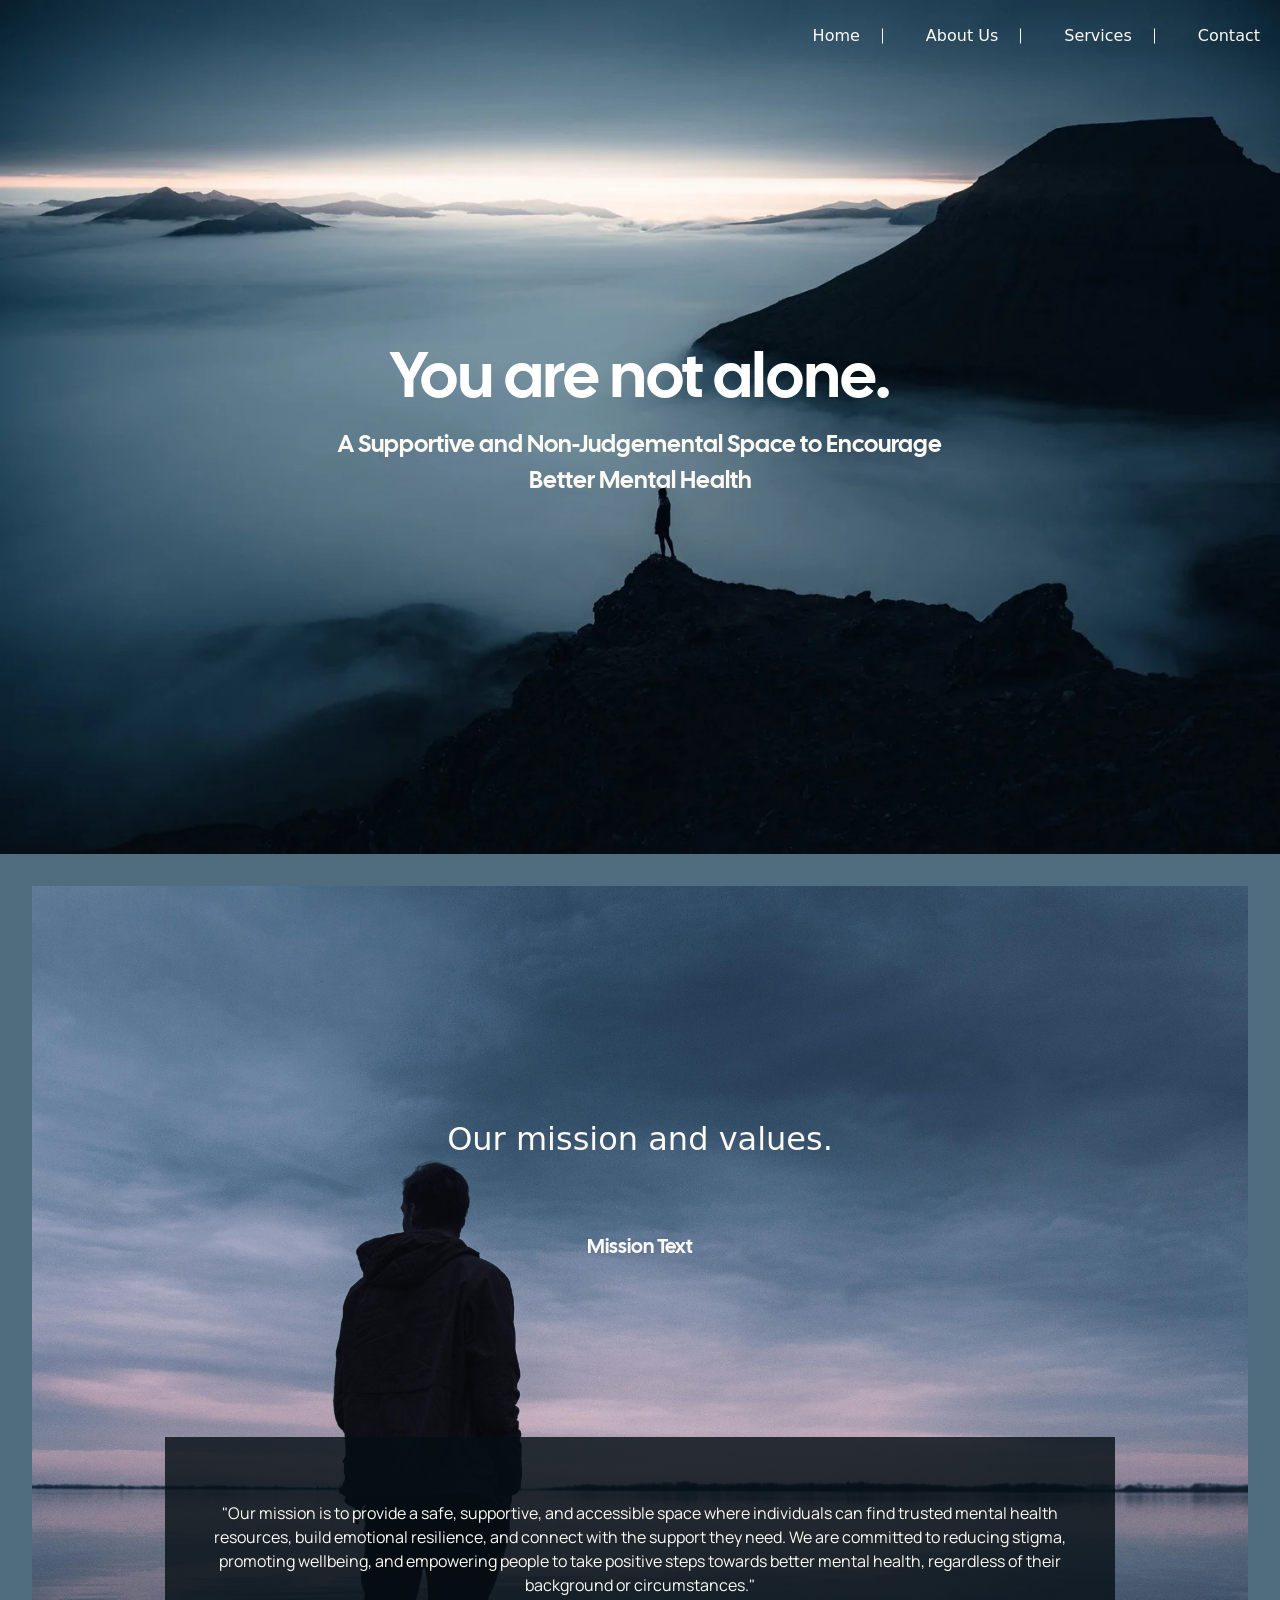
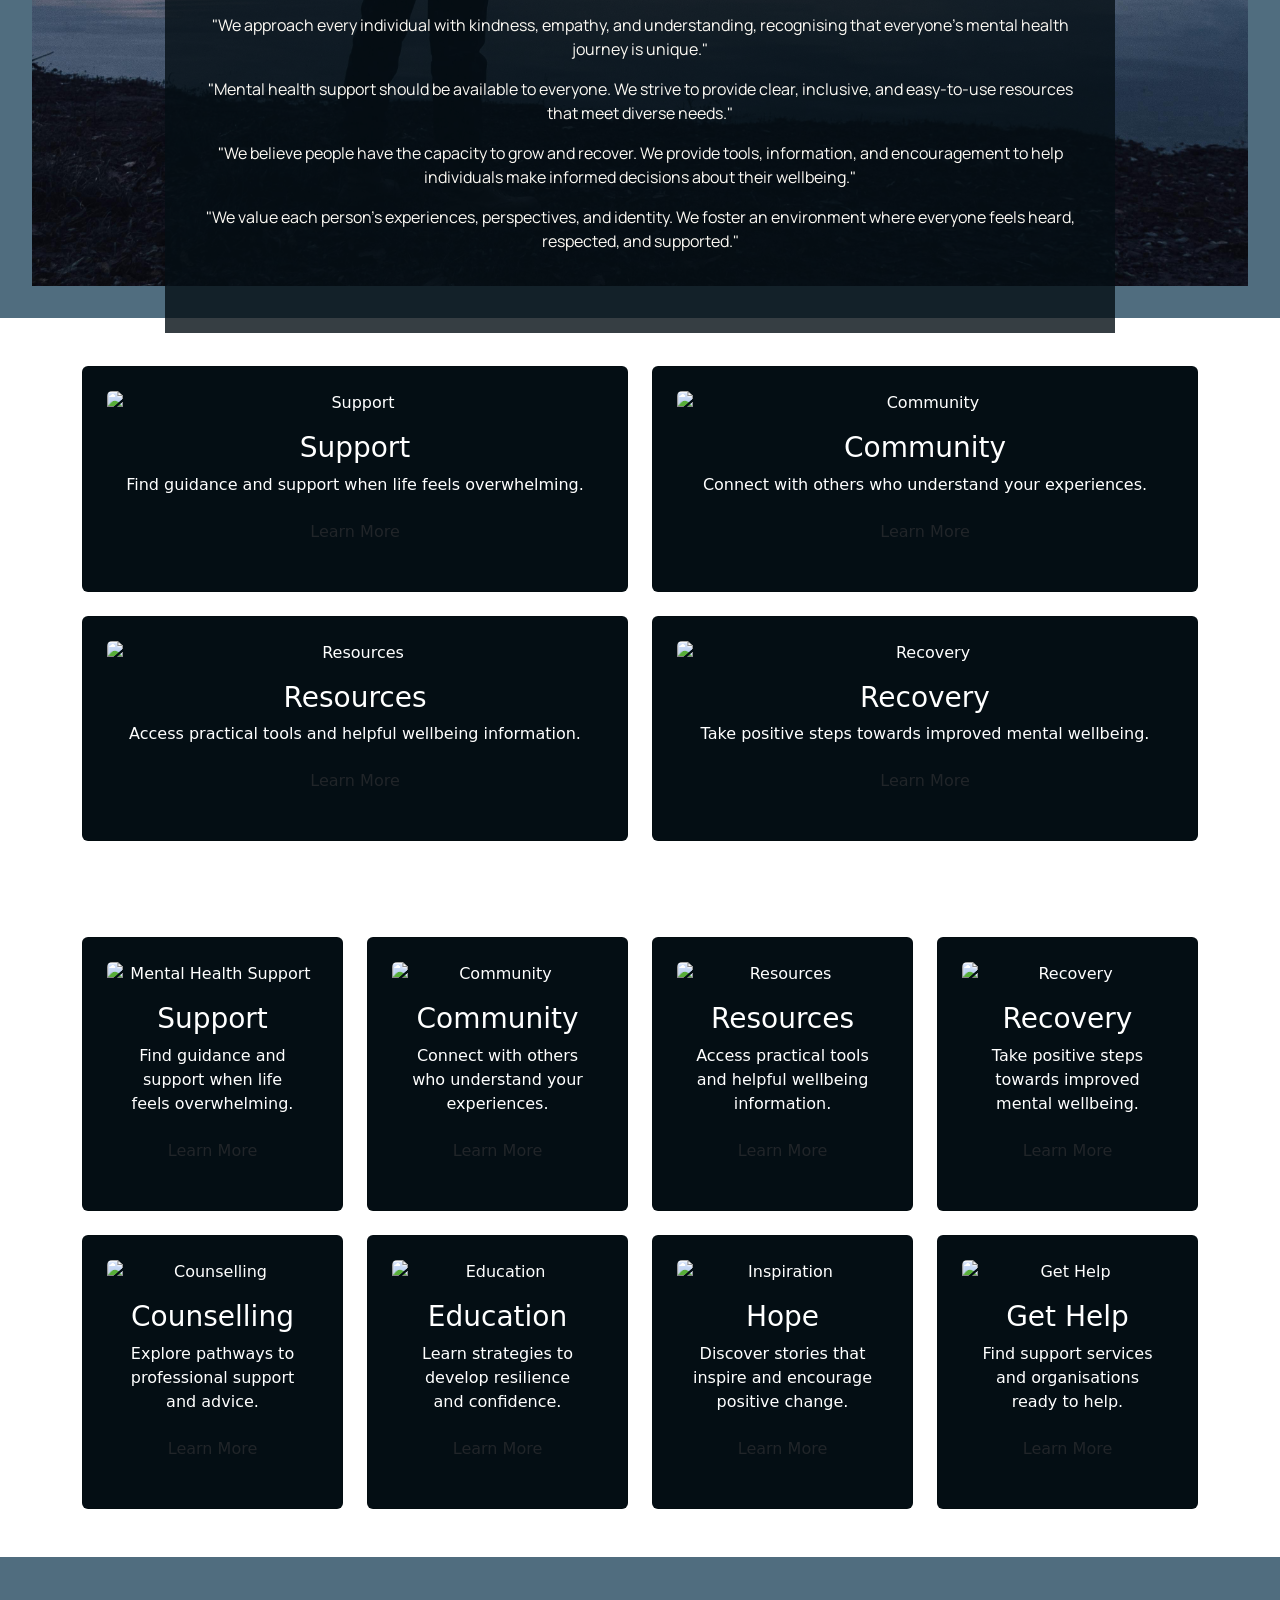
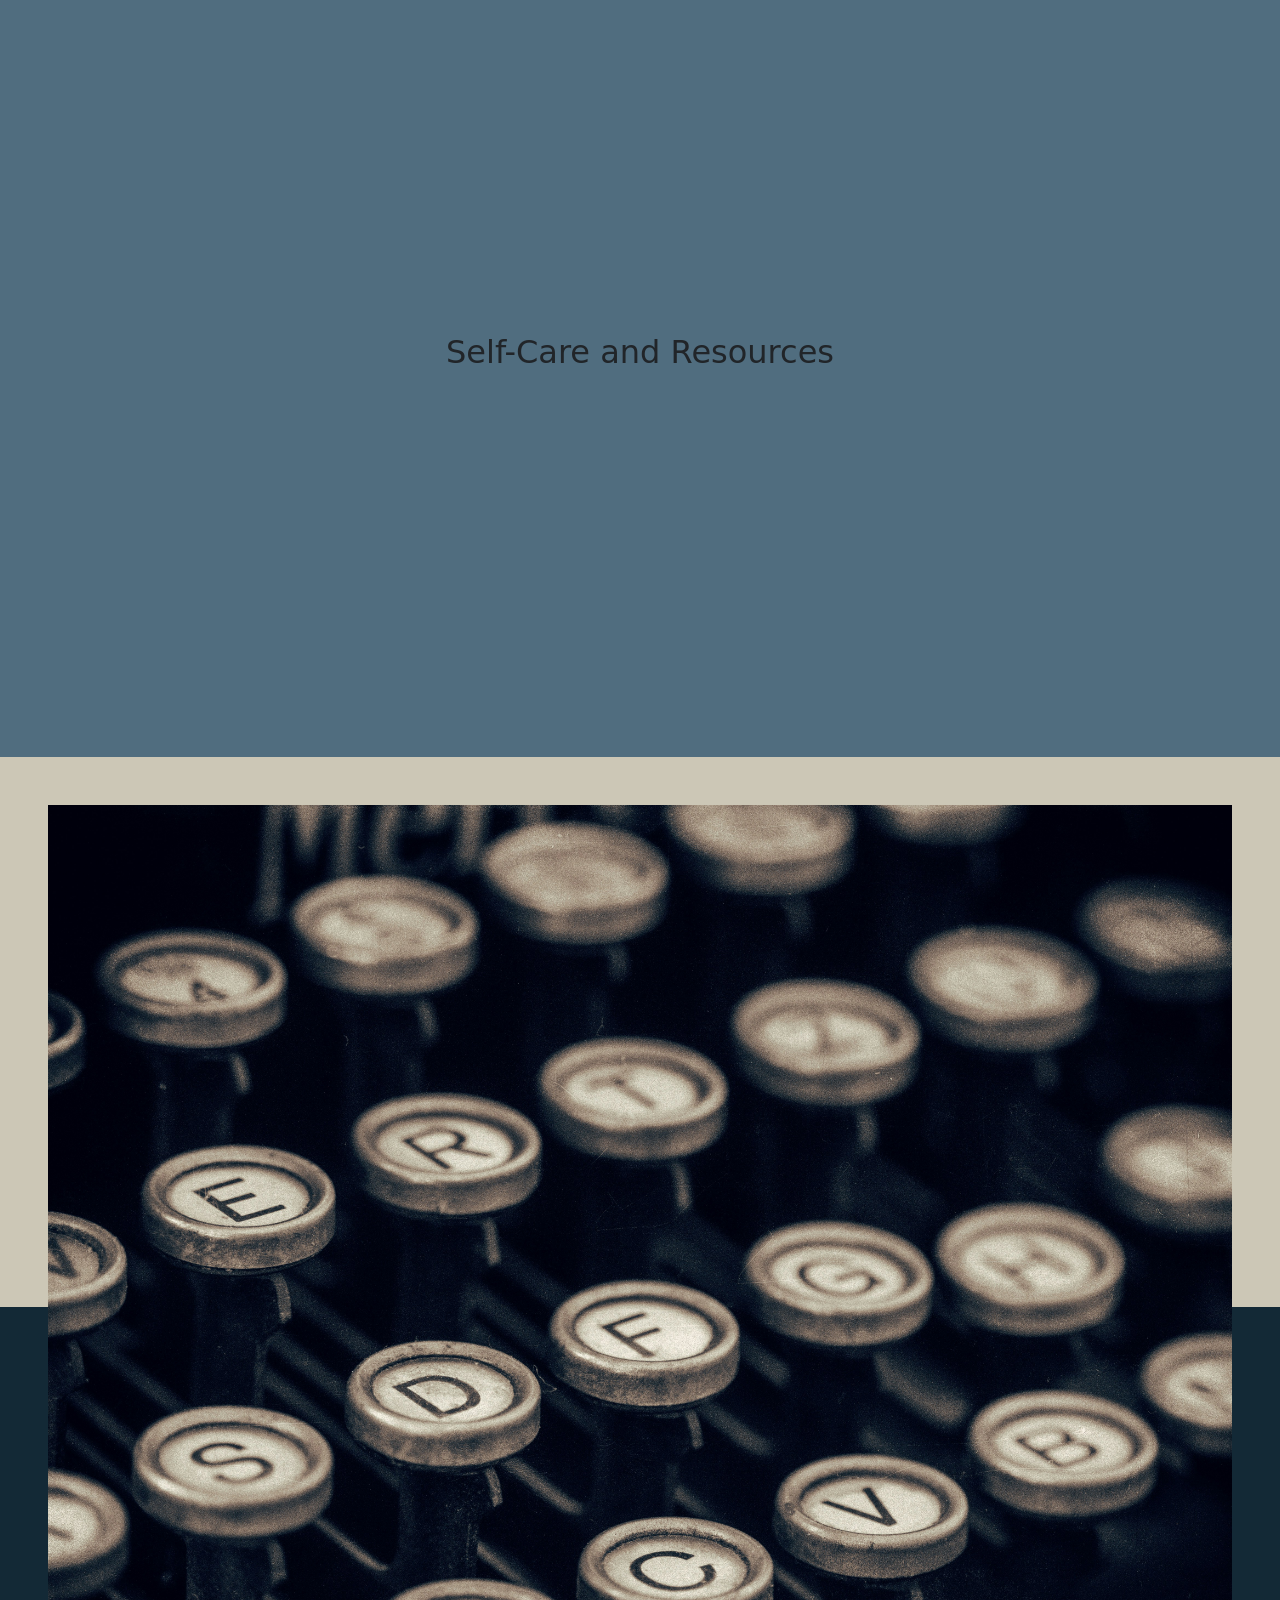
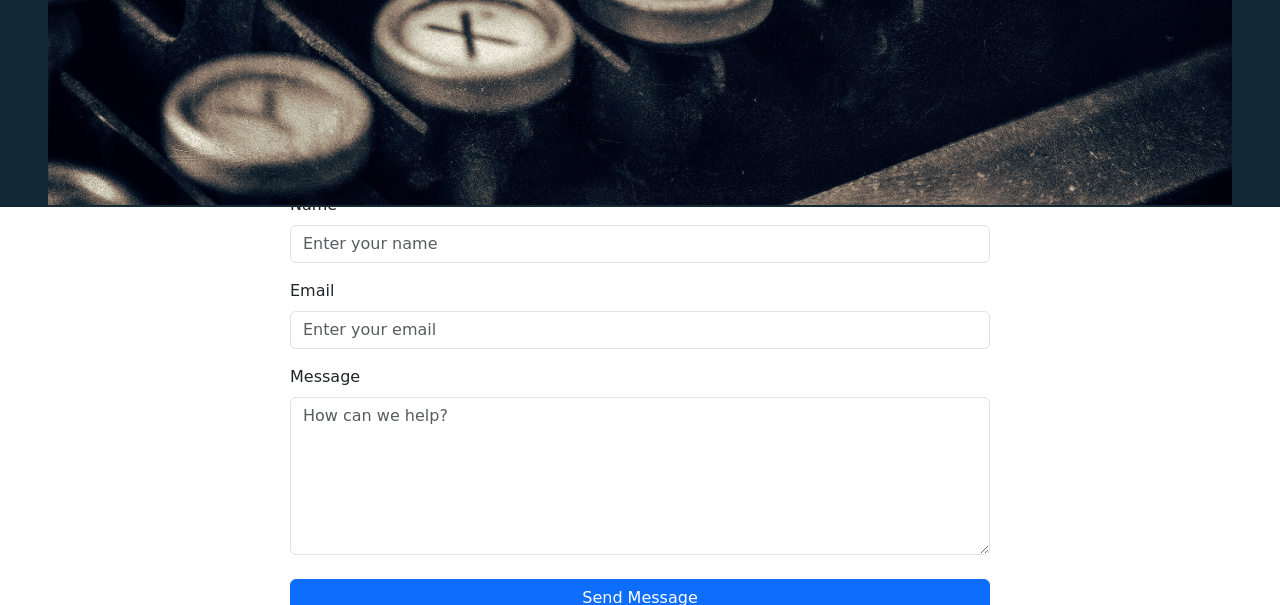
==== commit 8c901946: "Remove redundant .section-title ruleset from style.css" ====
--- a/index.html
+++ b/index.html
@@ -6,20 +6,12 @@
     <title>Capstone Project</title>
     <link rel="preconnect" href="https://fonts.googleapis.com" />
     <link rel="preconnect" href="https://fonts.gstatic.com" crossorigin />
-    <link
-      href="https://fonts.googleapis.com/css2?family=Cal+Sans&display=swap"
-      rel="stylesheet"
-    />
-    <link
-      href="https://fonts.googleapis.com/css2?family=Inter:wght@100;200;400;500;600&display=swap"
-      rel="stylesheet"
-    />
-
-    <link
-      href="https://cdn.jsdelivr.net/npm/bootstrap@5.3.0/dist/css/bootstrap.min.css"
-      rel="stylesheet"
-    />
-    <link rel="stylesheet" href="assets/css/style.css" />
+<link rel="preconnect" href="https://fonts.googleapis.com">
+<link rel="preconnect" href="https://fonts.gstatic.com" crossorigin>
+<link href="https://fonts.googleapis.com/css2?family=Cal+Sans&family=DM+Serif+Display:ital@0;1&family=Inter:ital,opsz,wght@0,14..32,100..900;1,14..32,100..900&family=Manrope:wght@200..800&display=swap" rel="stylesheet">
+    <link href="https://cdn.jsdelivr.net/npm/bootstrap@5.3.0/dist/css/bootstrap.min.css"
+      rel="stylesheet"/>
+    <link rel="stylesheet" href="assets/css/style.css"/>
     
     <script src="https://cdn.jsdelivr.net/npm/bootstrap@5.3.0/dist/js/bootstrap.bundle.min.js"></script>
   </head>
@@ -70,10 +62,10 @@
       <div
         class="position-absolute top-50 start-50 translate-middle text-center text-white"
       >
-        <h1 class="cal-sans-regular custom-color section-title" style>
+        <h1 class="hero-title">
           You are not alone.
         </h1>
-        <p class="cal-sans-regular" style="font-size: 1rem">
+        <p class="hero-sub-title">
           A Supportive and Non-Judgemental Space to Encourage Better Mental
           Health
         </p>
@@ -95,9 +87,16 @@
     <div  class="mission-container">
         <h2 class="section-title">Our mission and values.</h2>
         <p class="mission-content-text">Mission Text</p>
-    <div class="container">
-
-    </div>
+
+  <div class="mission-text-container">
+    <p>"Our mission is to provide a safe, supportive, and accessible space where individuals can find trusted mental health resources, build emotional resilience, and connect with the support they need. We are committed to reducing stigma, promoting wellbeing, and empowering people to take positive steps towards better mental health, regardless of their background or circumstances."</p>
+    <p>"We approach every individual with kindness, empathy, and understanding, recognising that everyone's mental health journey is unique."</p>
+    <p>"Mental health support should be available to everyone. We strive to provide clear, inclusive, and easy-to-use resources that meet diverse needs."</p>
+    <p>"We believe people have the capacity to grow and recover. We provide tools, information, and encouragement to help individuals make informed decisions about their wellbeing."</p>
+    <p>"We value each person's experiences, perspectives, and identity. We foster an environment where everyone feels heard, respected, and supported."</p>
+
+  </div>
+
     </div>
   </div>
   </section>
@@ -107,7 +106,7 @@
         <div class="row g-4">
 
             <!-- Card 1 -->
-            <div class="col-md-6 col-lg-6">
+            <div class="col-md-4 col-lg-6">
                 <div class="card values-card h-100">
                     <img src="assets/images/card-1.webp" class="card-img-top" alt="Support">
                     <div class="card-body d-flex flex-column">
@@ -302,6 +301,9 @@
 
     </div>
 </section>
+<div class="resources-container-image" alt="Resources-image">
+    <h2>Self-Care and Resources</h2>
+</div>
    
       <section
         class="container-fluid"
--- a/assets/css/style.css
+++ b/assets/css/style.css
@@ -29,7 +29,18 @@
   font-weight: 200 !important;
 }
 
-
+.dm-serif-display-regular {
+  font-family: "DM Serif Display", serif;
+  font-weight: 400;
+  font-style: normal;
+}
+
+.manrope {
+  font-family: "Manrope", sans-serif;
+  font-optical-sizing: auto;
+  font-weight: 400;
+  font-style: normal;
+}
 
 
 .custom-color { color: #fdf0e5; /* your HEX color */ }
@@ -110,13 +121,20 @@
 }
 
 
-.section-title {
-    font-size: clamp(3rem, 9vw, 5rem);
+
+.hero-title  {
+    font-size: clamp(2rem, 8vw, 4rem);
     line-height: 1.1;
     font-family: "Cal Sans", sans-serif;
-    margin: 0;
-   
-}
+}
+
+.hero-sub-title {
+    font-size: clamp(1rem, 2vw, 1.5rem);
+    line-height: 1.5;
+    font-family: "Cal Sans", sans-serif;
+    margin-top: 1rem;
+    color: #fcf9f3;
+} 
 
 .mission-container {
 position: absolute;
@@ -132,18 +150,21 @@
     align-items: center;
 }
 
- .container {
+ .mission-text-container {
+    width: 100%;
     max-width: 950px;
-    height: 300px;
+    min-height: 300px;
     margin:  6rem auto 0;
-    padding: 8rem 1.75rem;
-    background:#040e14;
+    padding: 4rem 1.75rem;
+    background: rgba(4, 14, 20, 0.8);
+    font-family: "Manrope", serif;
 }
 
 .mission-content-text {
-  font-family: "Cal Sans", sans-serif ;
+  font-family: "Cal Sans", serif;
   font-size: 1.25rem;
   padding-bottom: 4rem;
+  margin-top: 4rem;
   color:#fcf9f3;
   text-align: center;
 
@@ -153,7 +174,7 @@
 .mission-image-frame {
     position: relative;
     width: 100%;
-    padding: 8rem !important;
+    padding: 2rem ;
     background: #506d7f;
     margin: 0 auto;
     box-sizing: border-box;
@@ -187,14 +208,24 @@
  
 }
 
-.value-card {
-    height: 275px;
+.values-card {
+    height: 600px;
     background: #040e14;
     color: white;
     padding: 1.5rem;
     text-align: center;
     position: relative;
     
+}
+
+.resources-container-image {
+    position: relative;
+    width: 100%;
+    height: 800px;
+    background: #506d7f;
+    display: flex;
+    justify-content: center;
+    align-items: center;
 }
 
 
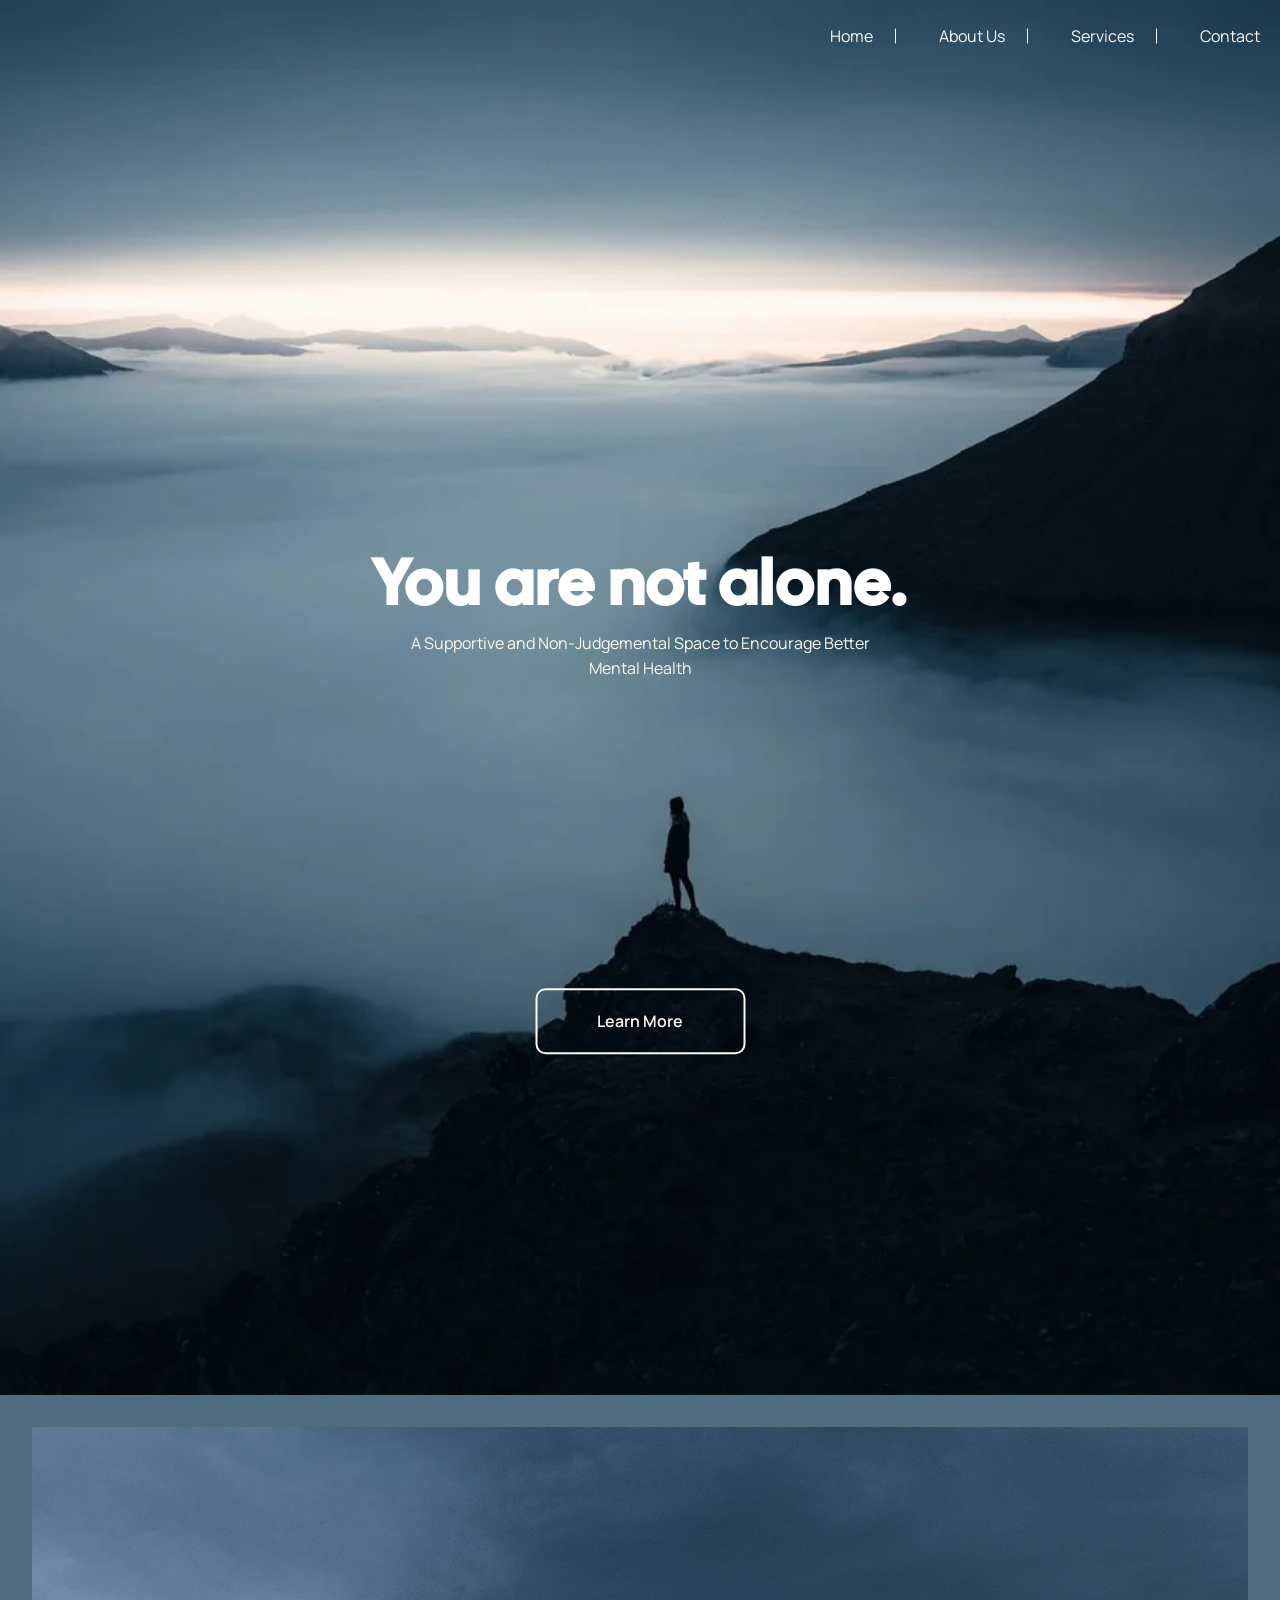
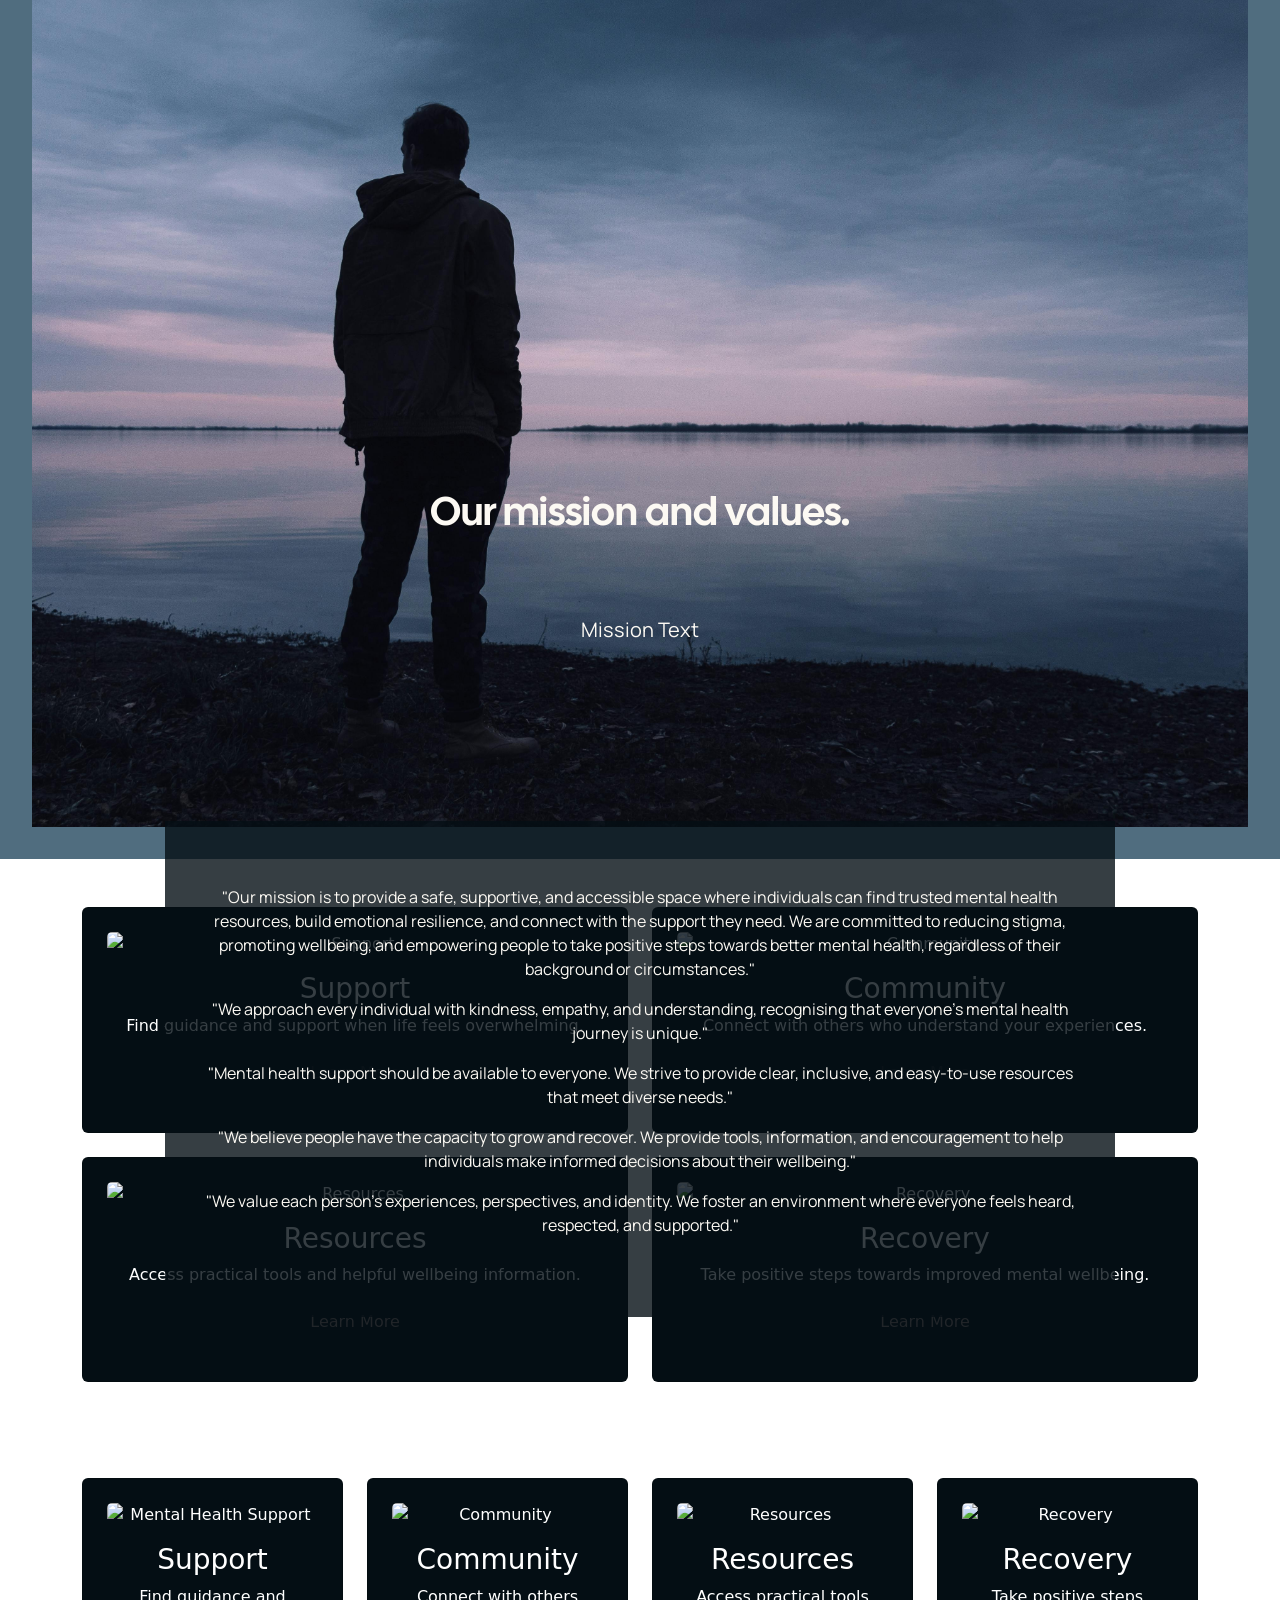
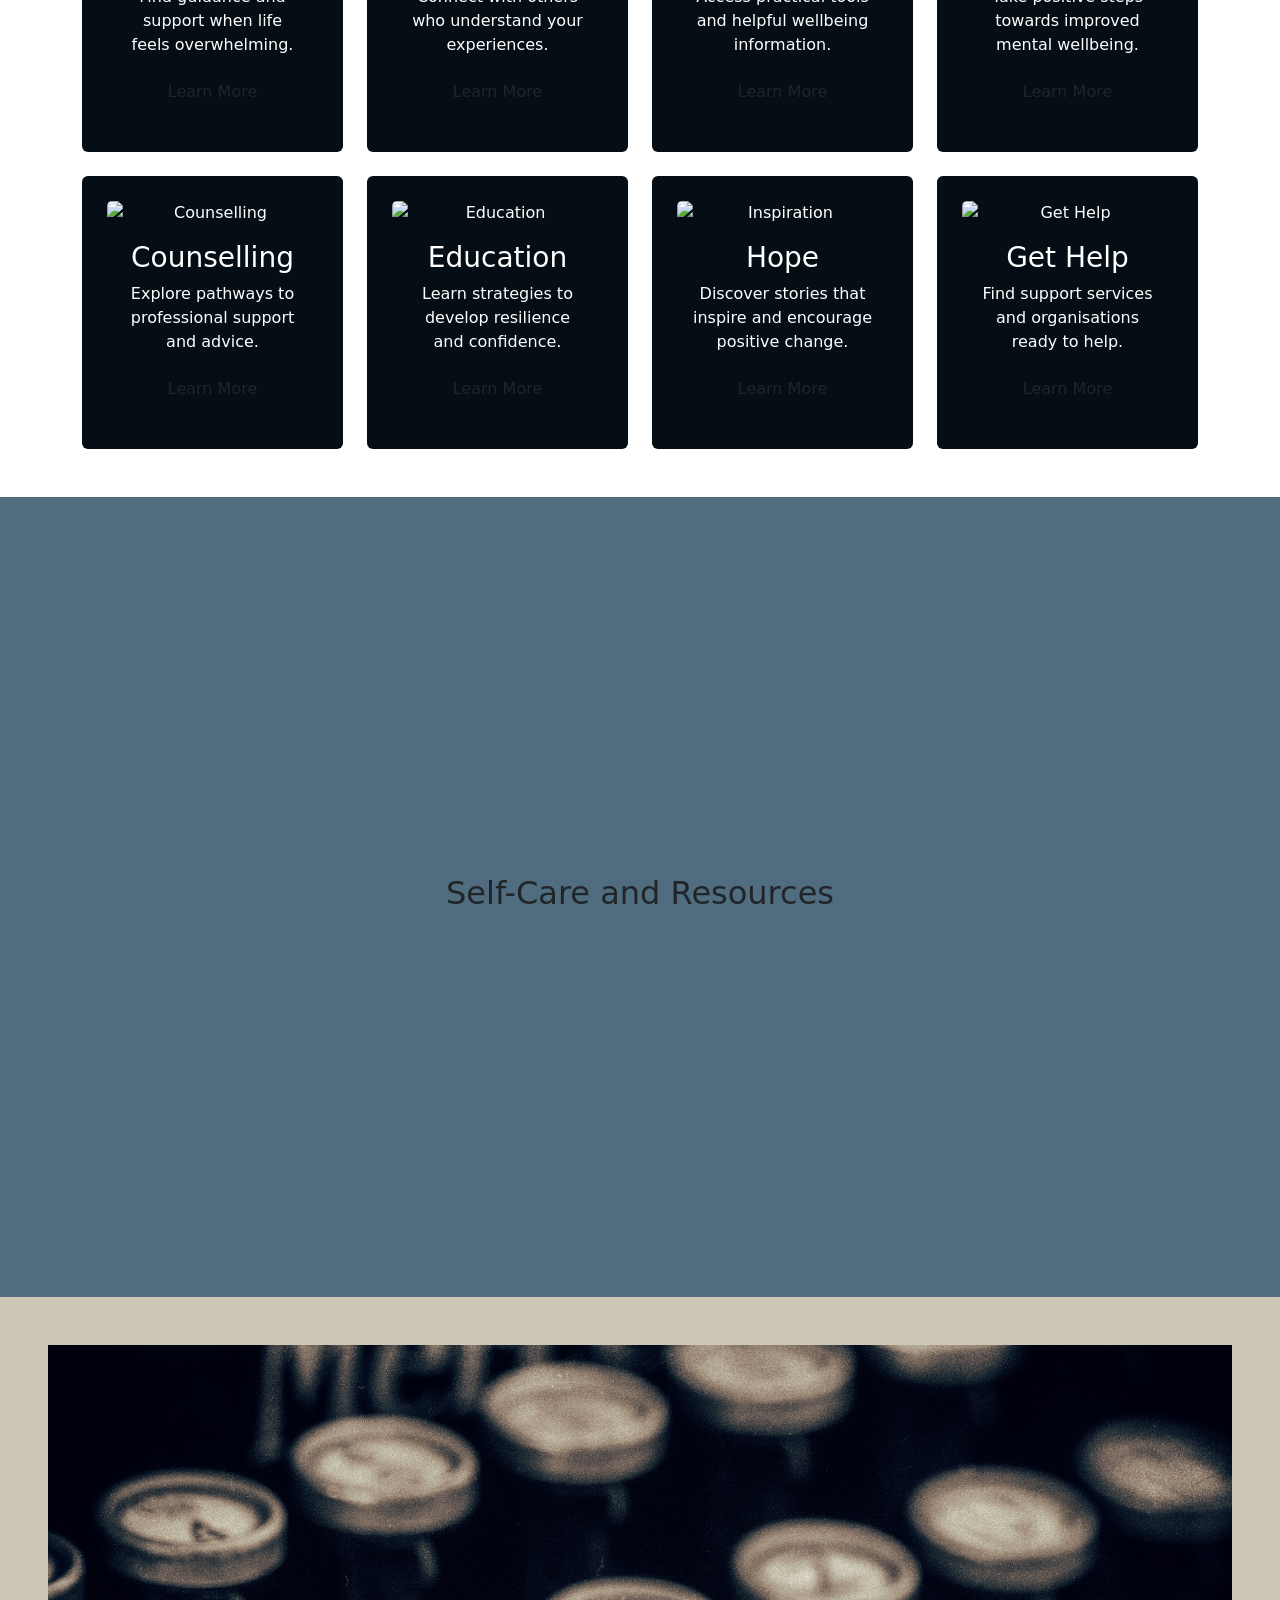
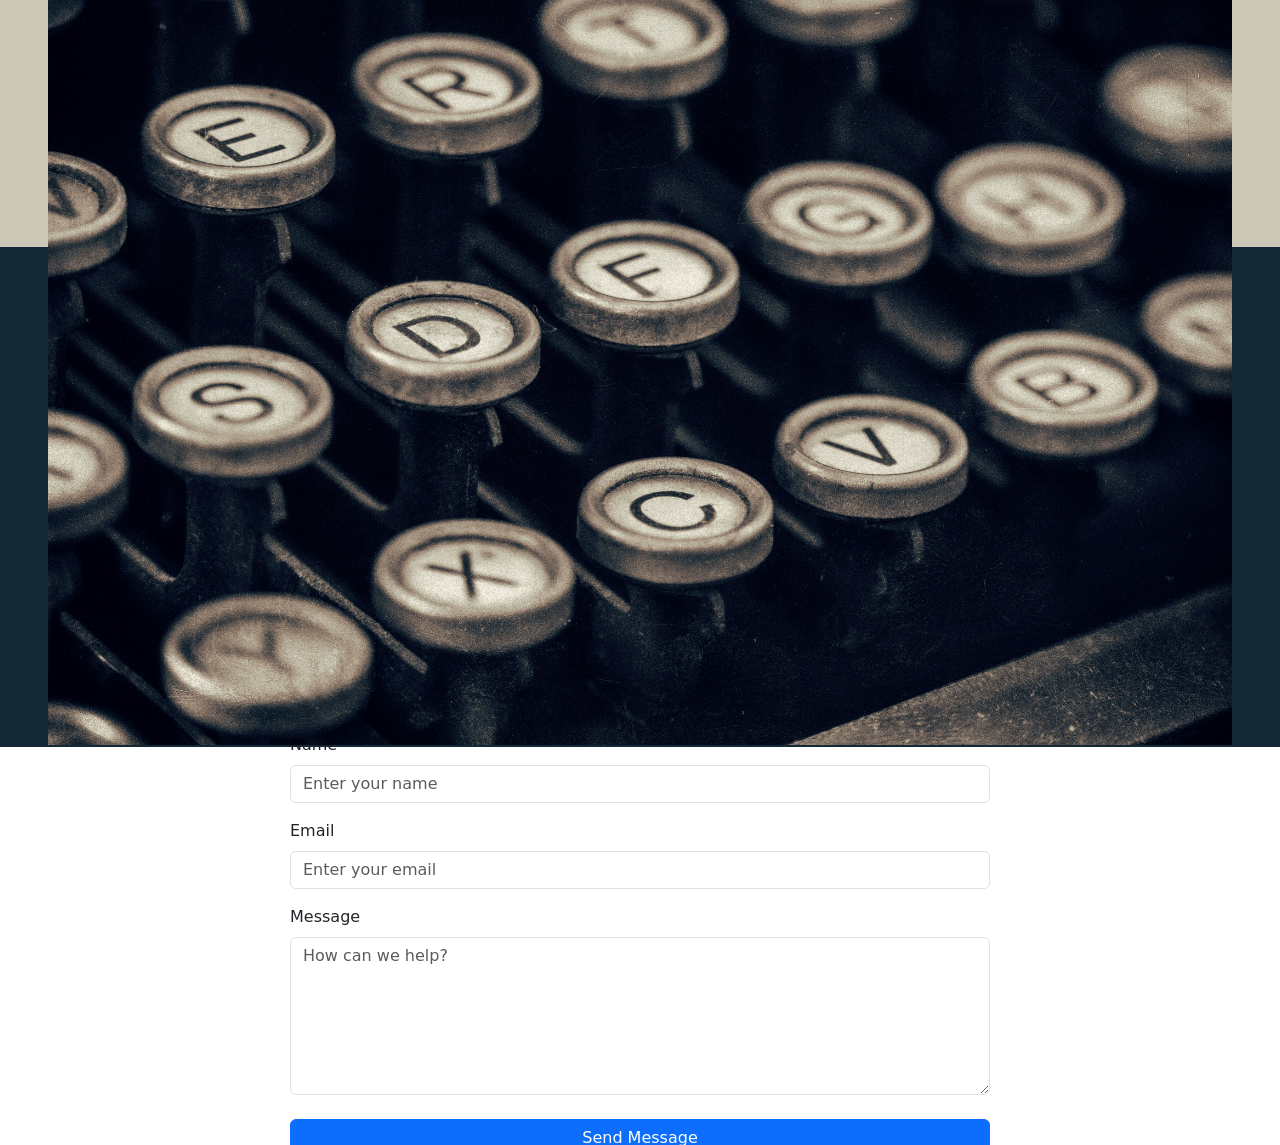
==== commit b5f018bf: "Create hero section with responsive background image" ====
--- a/index.html
+++ b/index.html
@@ -57,7 +57,7 @@
       <img
         src="assets/images/210725_2R5_8470.webp"
         alt="hero-Image"
-        class="img-fluid w-100"
+        class="header-img w-100"
       />
       <div
         class="position-absolute top-50 start-50 translate-middle text-center text-white"
@@ -69,6 +69,7 @@
           A Supportive and Non-Judgemental Space to Encourage Better Mental
           Health
         </p>
+<a href="#" class="cta-btn">Learn More</a>
       </div>
     </header>
 
@@ -85,7 +86,7 @@
       alt="Mission and Values Image"
     />
     <div  class="mission-container">
-        <h2 class="section-title">Our mission and values.</h2>
+        <h2 class="mission-title">Our mission and values.</h2>
         <p class="mission-content-text">Mission Text</p>
 
   <div class="mission-text-container">
--- a/assets/css/style.css
+++ b/assets/css/style.css
@@ -81,6 +81,7 @@
 
 .navbar-nav .nav-item {
   position: relative;
+  font-family: "Manrope", sans-serif;
 }
 
 .navbar-nav .nav-item:not(:last-child)::after {
@@ -120,25 +121,71 @@
     box-shadow: none;
 }
 
-
+header{
+  position: relative;
+  min-height: 110vh;
+}
+
+header img {
+  width: 100%;
+  min-height: 155vh;
+  object-fit: cover;
+  object-position: center 25%;
+}
+
+.hero-content{
+  position: absolute;
+  left: 5%;
+  bottom: 15%;
+  color: #fcf9f3;
+  z-index: 10;
+  
+}
 
 .hero-title  {
-    font-size: clamp(2rem, 8vw, 4rem);
-    line-height: 1.1;
+    font-size: clamp(3rem, 10vw, 7rem);
+    font-weight: 600;
+    letter-spacing: 0.03em;
+    line-height: 1;
     font-family: "Cal Sans", sans-serif;
+
 }
 
 .hero-sub-title {
-    font-size: clamp(1rem, 2vw, 1.5rem);
-    line-height: 1.5;
-    font-family: "Cal Sans", sans-serif;
-    margin-top: 1rem;
+    font-size: clamp(1rem, 1.25vw, 1.25rem);
+    line-height: 1.6;
+    font-family: "Manrope", sans-serif;
+    margin-top: 1.5rem;
     color: #fcf9f3;
+    font-size: 1.25rem;
+
 } 
+
+.cta-btn {
+    top: 210px;
+    position: relative;
+    display: inline-block;
+    padding: 1.2rem 3.75rem;
+    margin-top: 6rem;
+    background: transparent;
+    color: #fcf9f3;
+    border: 2px solid #fcf9f3;
+    border-radius: 10px;
+    text-decoration: none;
+    font-weight: 600;
+    transition: all 0.3s ease;
+    font-family: "Manrope", sans-serif;
+    
+}
+
+.cta-btn:hover {
+    background: #fff;
+    color: #040e14;
+}
 
 .mission-container {
 position: absolute;
-    top: 25%;
+    top: 65%;
     left: 50%;
     transform: translateX(-50%);
     width: 80%;
@@ -161,7 +208,7 @@
 }
 
 .mission-content-text {
-  font-family: "Cal Sans", serif;
+  font-family: "Manrope", serif;
   font-size: 1.25rem;
   padding-bottom: 4rem;
   margin-top: 4rem;
@@ -190,6 +237,13 @@
 
 .mission-overlay {
     position: relative;
+}
+
+.mission-title {
+    font-family: "Cal Sans", sans-serif;
+    font-size: 2.5rem;
+    margin-bottom: 1rem;
+    color: #fcf9f3;
 }
 
 
@@ -273,4 +327,36 @@
   width: 100%;
   height: 500px;
   padding: 3rem 0;
+}
+
+@media (max-width: 768px) {
+  .hero-content {
+    position: absolute;
+    width: 80%;
+    top: 60%;
+    left: 50%;
+    margin: 0 auto;
+    transform: translate(-50%);
+  }
+}
+
+   .hero-title {
+        font-size: 4rem;
+        line-height: 1;
+    }
+
+    .hero-sub-title {
+        font-size: 1rem;
+        width: 90%;
+        margin: 1rem auto 0;
+    }
+
+@media (max-width: 768px) {
+
+    .cta-btn {
+        margin-top: 2rem;
+        padding: 1rem 2.5rem;
+        font-size: 1.1rem;
+    }
+
 }
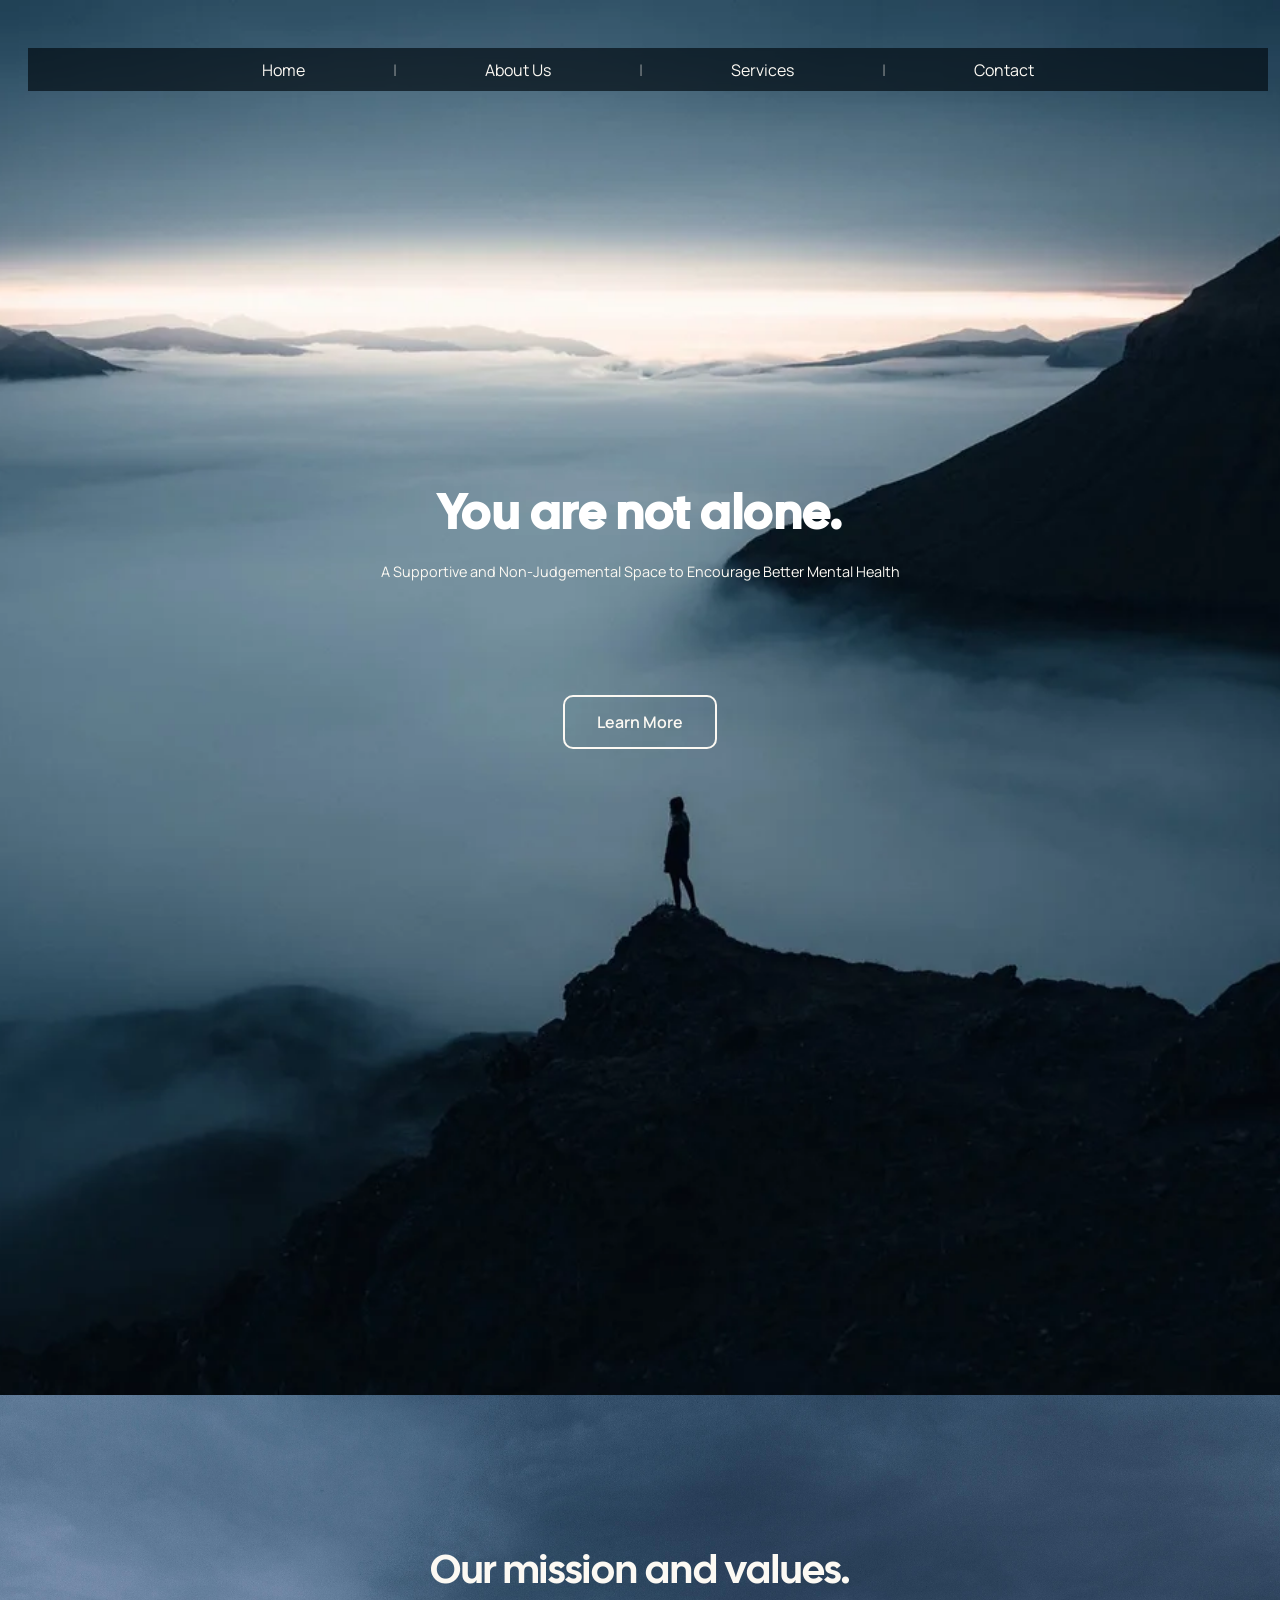
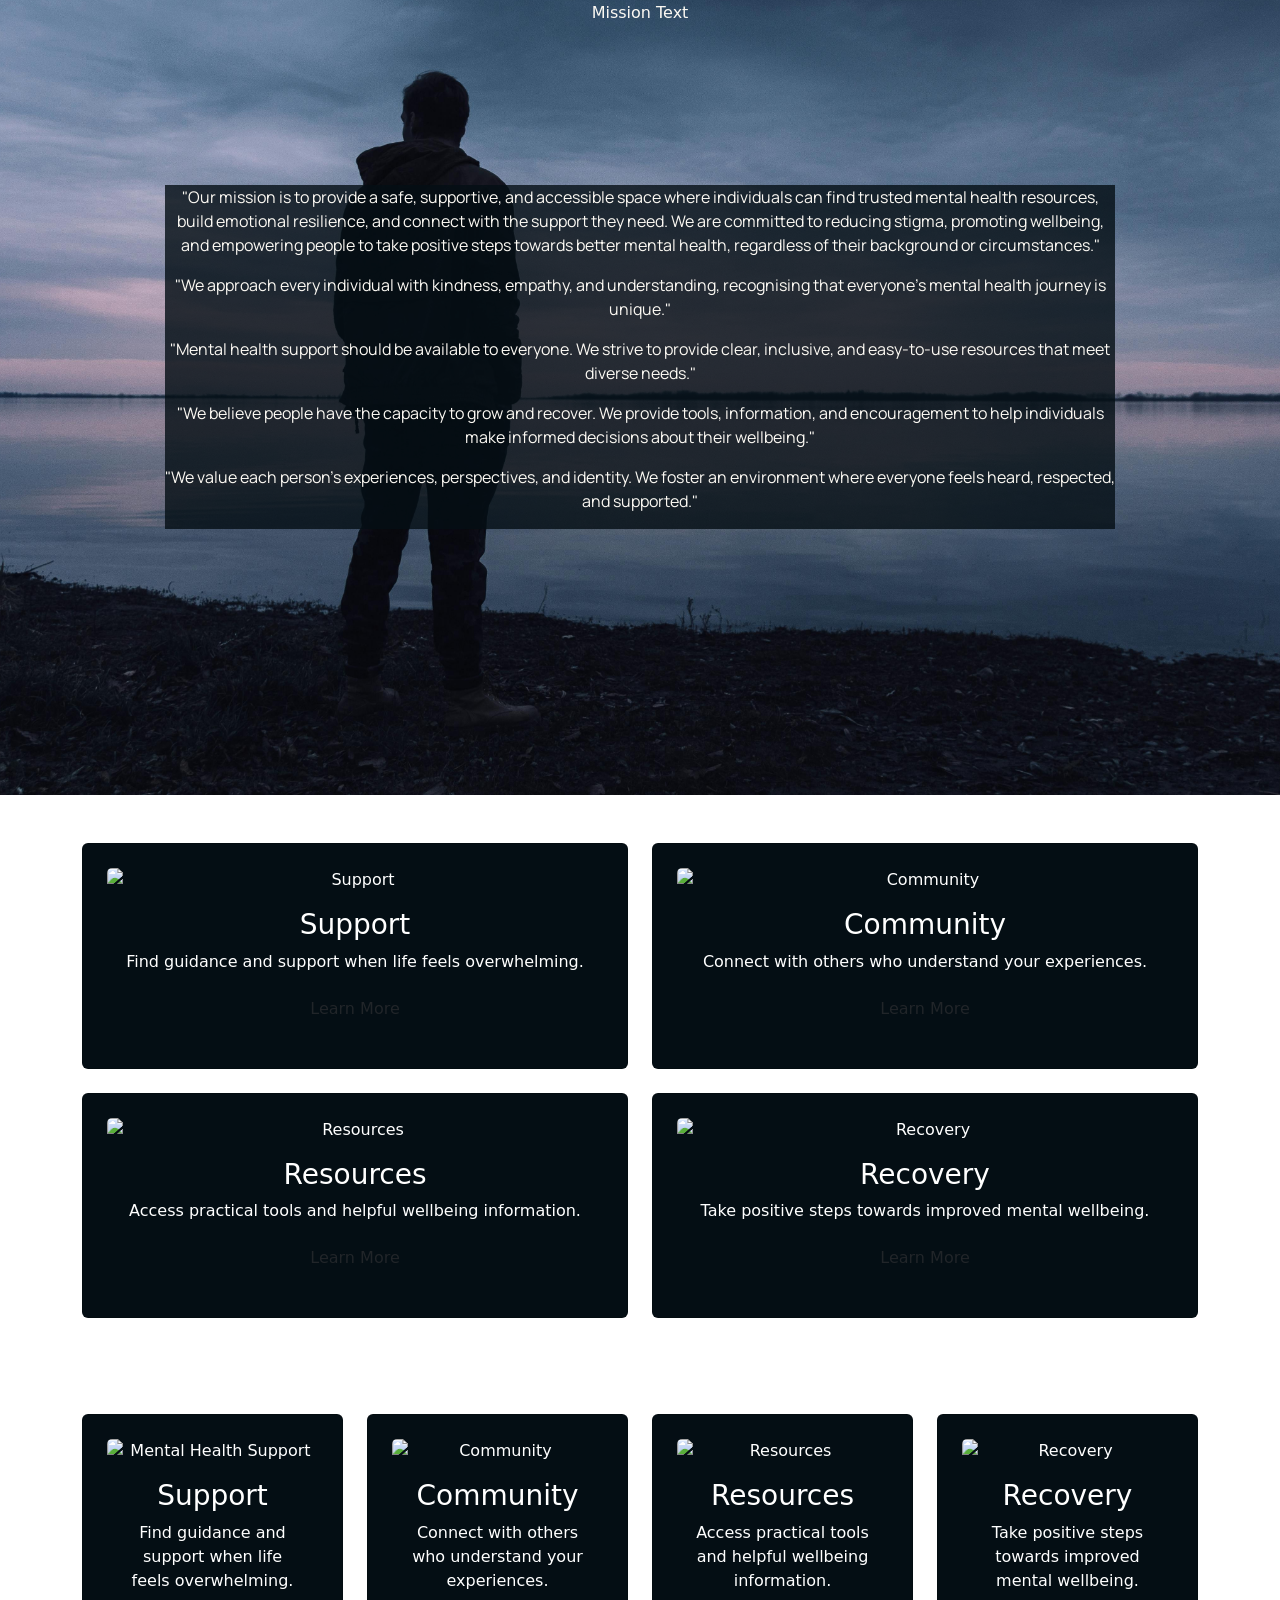
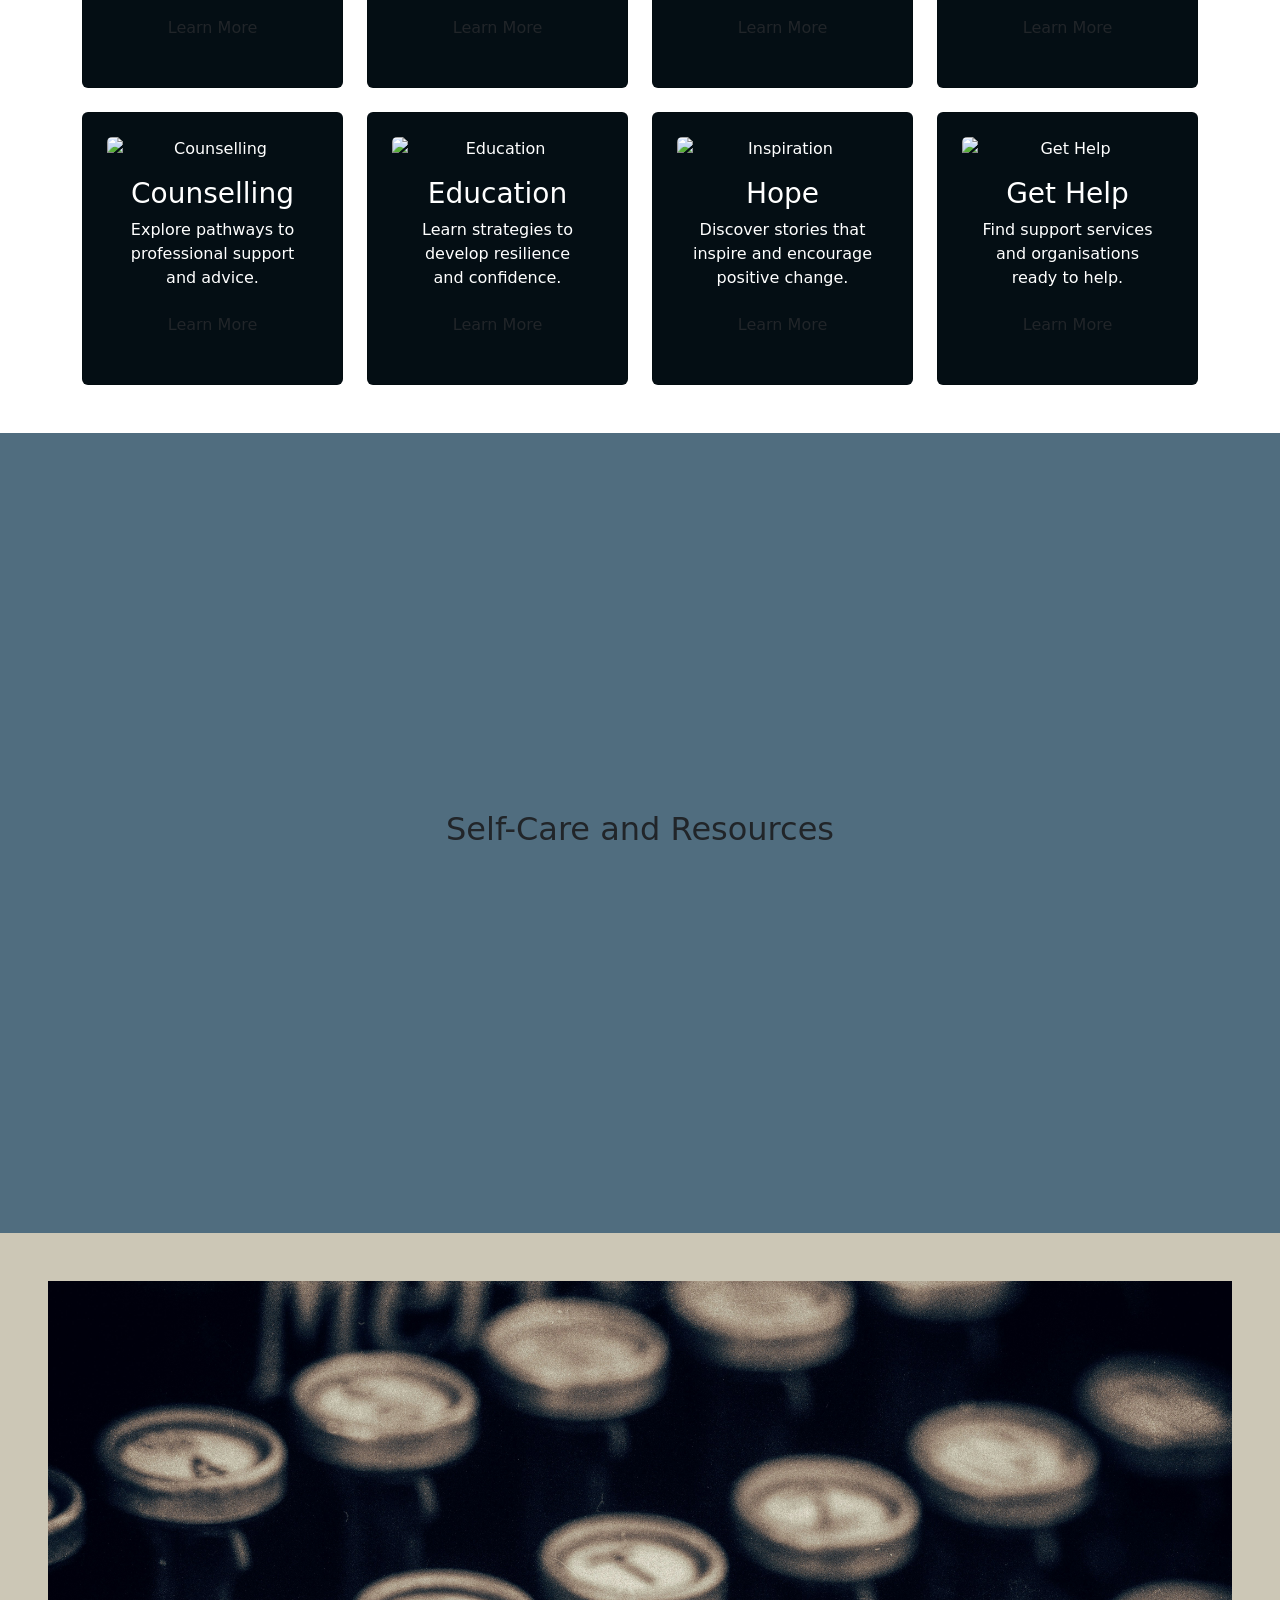
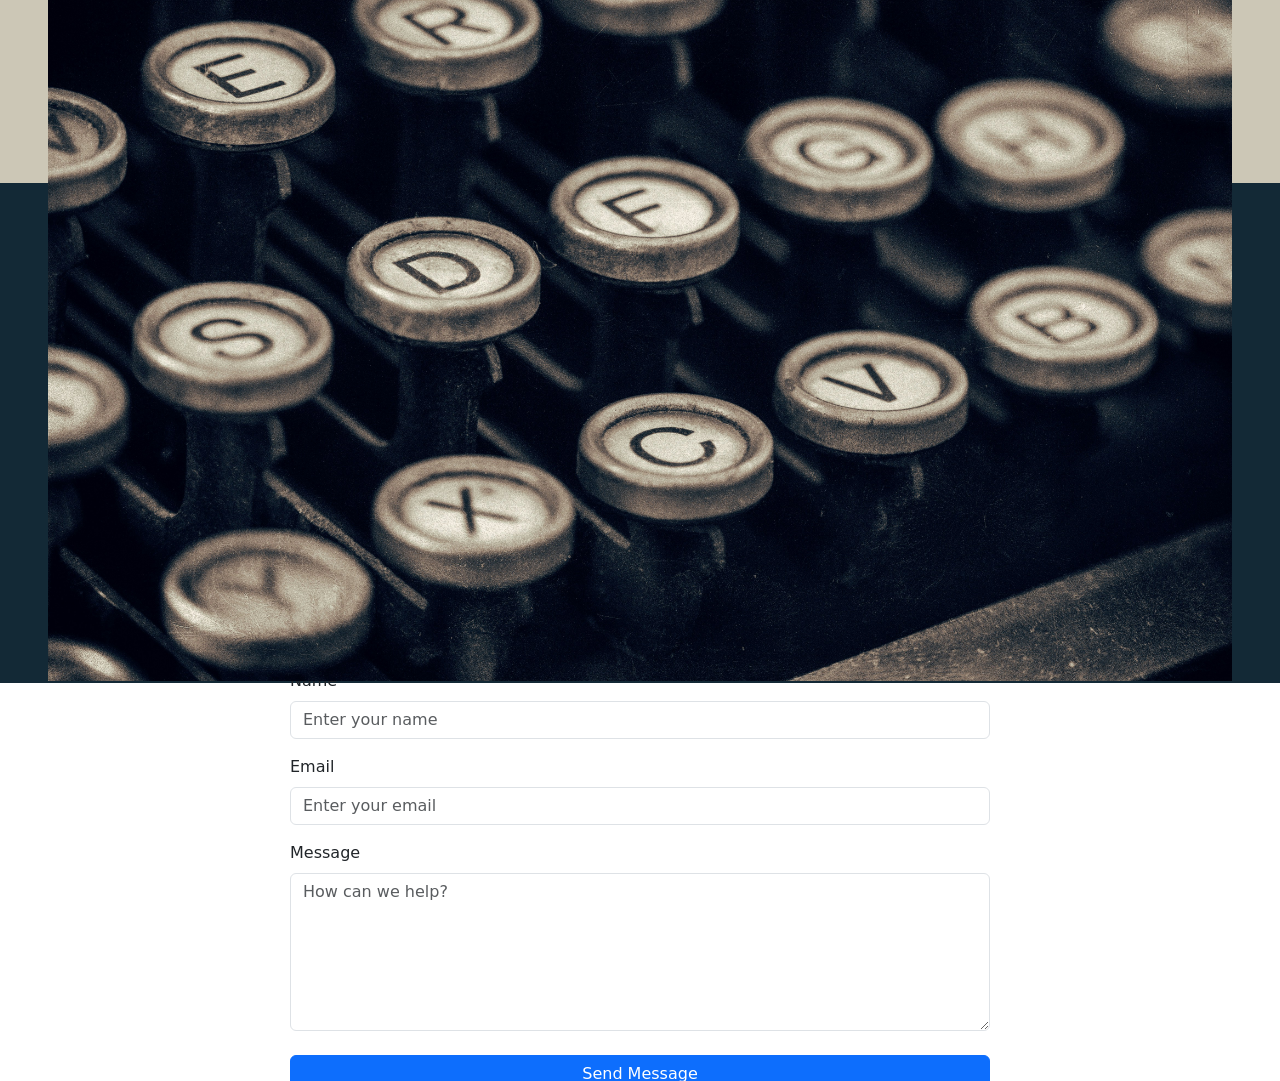
==== commit 676194e4: "Centre navbar navigation links" ====
--- a/index.html
+++ b/index.html
@@ -16,7 +16,7 @@
     <script src="https://cdn.jsdelivr.net/npm/bootstrap@5.3.0/dist/js/bootstrap.bundle.min.js"></script>
   </head>
   <body>
-<nav class="navbar navbar-expand-md bg-transparent position-absolute w-100">
+<nav class="navbar navbar-expand-lg bg-transparent position-absolute w-100">
   <div class="container-fluid">
 
     <button
@@ -31,8 +31,8 @@
       <span class="navbar-toggler-icon"></span>
     </button>
 
-    <div class="collapse navbar-collapse justify-content-end text-end" id="navbarNav">
-        <ul class="navbar-nav ms-auto">
+    <div class="collapse navbar-collapse justify-content-end" id="navbarNav">
+        <ul class="navbar-nav mx-auto">
         <li class="nav-item">
           <a class="nav-link" href="#">Home</a>
         </li>
@@ -60,8 +60,7 @@
         class="header-img w-100"
       />
       <div
-        class="position-absolute top-50 start-50 translate-middle text-center text-white"
-      >
+        class="hero-content text-center text-white">
         <h1 class="hero-title">
           You are not alone.
         </h1>
@@ -69,7 +68,7 @@
           A Supportive and Non-Judgemental Space to Encourage Better Mental
           Health
         </p>
-<a href="#" class="cta-btn">Learn More</a>
+         <a href="#" class="cta-btn">Learn More</a>
       </div>
     </header>
 
--- a/assets/css/style.css
+++ b/assets/css/style.css
@@ -60,44 +60,37 @@
   display: flex;
   justify-content: center;
   align-items: center;
+  padding-block: 1rem 0;
 }
 
 .navbar {
-  padding-top: 1rem;
-  position: absolute;
-  width: 50%;
+  top: 2.5rem;
+  position: relative;
+  width: 100%;
   z-index: 10;
   max-width: 1500px;
+  padding-left: 1rem;
+ 
 
 }
 
 .navbar-collapse {
-  text-align: right;
-}
-
-.navbar-nav {
-  gap: 50px;
-}
-
-.navbar-nav .nav-item {
+  text-align: center;
+ background: rgba(4, 14, 20, 0.7);
+    backdrop-filter: blur(5px);
+}
+
+.navbar-nav .nav-link {
+ color: #fcf9f3;
+ width:auto;
+ padding: 0.6rem 0;
+}
+
+.nav-item {
+  text-align: center;
   position: relative;
   font-family: "Manrope", sans-serif;
-}
-
-.navbar-nav .nav-item:not(:last-child)::after {
-    content: "";
-    position: absolute;
-    right: -15px;
-    top: 50%;
-    transform: translateY(-50%);
-    width: 1px;
-    height: 15px;
-    background: #fcf9f3;
-}
-
-.navbar .nav-link {
-  color: #fcf9f3 !important;
-
+  
 }
 
 
@@ -135,10 +128,12 @@
 
 .hero-content{
   position: absolute;
-  left: 5%;
-  bottom: 15%;
+  width: 100%;
+  left: 50%;
+  top: 35%;
   color: #fcf9f3;
   z-index: 10;
+  transform: translateX(-50%);
   
 }
 
@@ -162,10 +157,9 @@
 } 
 
 .cta-btn {
-    top: 210px;
     position: relative;
     display: inline-block;
-    padding: 1.2rem 3.75rem;
+    padding: 1.5rem 5rem;
     margin-top: 6rem;
     background: transparent;
     color: #fcf9f3;
@@ -184,34 +178,33 @@
 }
 
 .mission-container {
-position: absolute;
-    top: 65%;
+    position: absolute;
+    top: 15%;
     left: 50%;
     transform: translateX(-50%);
     width: 80%;
     text-align: center;
     color: #fcf9f3;
-    z-index: 2;
+
     display: flex;
     flex-direction: column;
     align-items: center;
 }
 
  .mission-text-container {
+    margin-top: 9rem;
     width: 100%;
     max-width: 950px;
     min-height: 300px;
-    margin:  6rem auto 0;
-    padding: 4rem 1.75rem;
     background: rgba(4, 14, 20, 0.8);
     font-family: "Manrope", serif;
-}
-
-.mission-content-text {
+   
+}
+
+.mission-content-text p{
   font-family: "Manrope", serif;
-  font-size: 1.25rem;
-  padding-bottom: 4rem;
-  margin-top: 4rem;
+  font-size: 1rem;
+  line-height: 1.8;
   color:#fcf9f3;
   text-align: center;
 
@@ -221,15 +214,12 @@
 .mission-image-frame {
     position: relative;
     width: 100%;
-    padding: 2rem ;
     background: #506d7f;
-    margin: 0 auto;
     box-sizing: border-box;
 }
 
 .mission-image {
     width: 100%;
-    display: block;
     height: clamp(700px, 90vw, 1000px);
     object-fit: cover;
 }
@@ -242,23 +232,19 @@
 .mission-title {
     font-family: "Cal Sans", sans-serif;
     font-size: 2.5rem;
-    margin-bottom: 1rem;
+
     color: #fcf9f3;
 }
 
 
 .values-container {
-  position: absolute;
-  bottom: 3rem;
-  left: 50%;
-  transform: translateX(-50%);
-
+  position: relative;
   width: 90%;
-
+  margin: 4rem auto;
   display: grid;
   grid-template-columns: repeat(4, 1fr);
   gap: 2rem;
-  margin-top: 20rem;
+  margin-top: 4rem;
  
 }
 
@@ -307,7 +293,7 @@
 }
 
 .contact-overlay {
-    position: absolute;
+    position: relative;
     top: 50%;
     left: 50%;
     transform: translate(-50%, -50%);
@@ -330,33 +316,138 @@
 }
 
 @media (max-width: 768px) {
+
   .hero-content {
-    position: absolute;
     width: 80%;
     top: 60%;
     left: 50%;
-    margin: 0 auto;
-    transform: translate(-50%);
+    transform: translateX(-50%);
   }
-}
-
-   .hero-title {
-        font-size: 4rem;
-        line-height: 1;
-    }
-
-    .hero-sub-title {
-        font-size: 1rem;
-        width: 90%;
-        margin: 1rem auto 0;
-    }
-
+
+  .hero-title {
+    font-size: 3rem;
+    line-height: 1;
+  }
+
+  .hero-sub-title {
+    font-size: 0.9rem;
+    width: 90%;
+    margin: 1rem auto 0;
+  }
+
+}
 @media (max-width: 768px) {
 
     .cta-btn {
         margin-top: 2rem;
-        padding: 1rem 2.5rem;
+        padding: 0.8rem 2rem;
         font-size: 1.1rem;
     }
 
+}
+
+@media (max-width: 992px) {
+
+    .navbar-nav {
+       align-items: center;
+    }
+
+   
+}
+
+@media (max-width: 991px) {
+
+    .nav-item {
+        position: relative;
+        text-align: center;
+        width: 100%;
+        padding: 1rem 0;
+    }
+
+    .navbar-collapse {
+        padding-block: 1.5rem;
+    }
+
+    .nav-item:not(:last-child) {
+        border-bottom: 1px solid rgba(252, 249, 243, 0.3);
+    }
+
+  }
+
+
+@media (max-width: 767px) {
+
+    .navbar-collapse {
+        text-align: center;
+        padding-top: 0.5rem;
+
+       
+    }
+
+    .navbar-nav {
+        width: 100%;
+        padding-top: 0;
+    }
+
+    .nav-item {
+        width: 100%;
+        padding: 3rem 0;
+        text-align: center;
+    }
+
+    .nav-item:not(:last-child) {
+        border-bottom: 1px solid rgba(252, 249, 243, 0.3);
+        content: "|";
+    }
+
+}
+
+@media (max-width: 576px) {
+
+    .hero-content {
+        bottom: 3rem;
+    }
+
+
+    .nav-link {
+        font-size: 0.95rem;
+        padding: 0.75rem 0;
+    }
+
+ 
+    .nav-item {
+        min-height: 60px;
+        display: flex;
+        align-items: center;
+        justify-content: center;
+        padding: 0.5rem 0;
+    }
+
+}
+
+    .hero-title {
+        font-size: 3rem;
+    }
+
+    .hero-sub-title {
+        font-size: 0.9rem;
+    }
+
+    .cta-btn {
+        padding: 0.8rem 2rem;
+    }
+
+
+@media (min-width: 992px) {
+
+    .nav-item:not(:last-child)::after {
+        content: "|";
+        color: rgba(252,249,243,0.5);
+        margin: 0 5rem;
+    }
+
+    .nav-item {
+        display: flex;
+        align-items: center;
+    }
 }
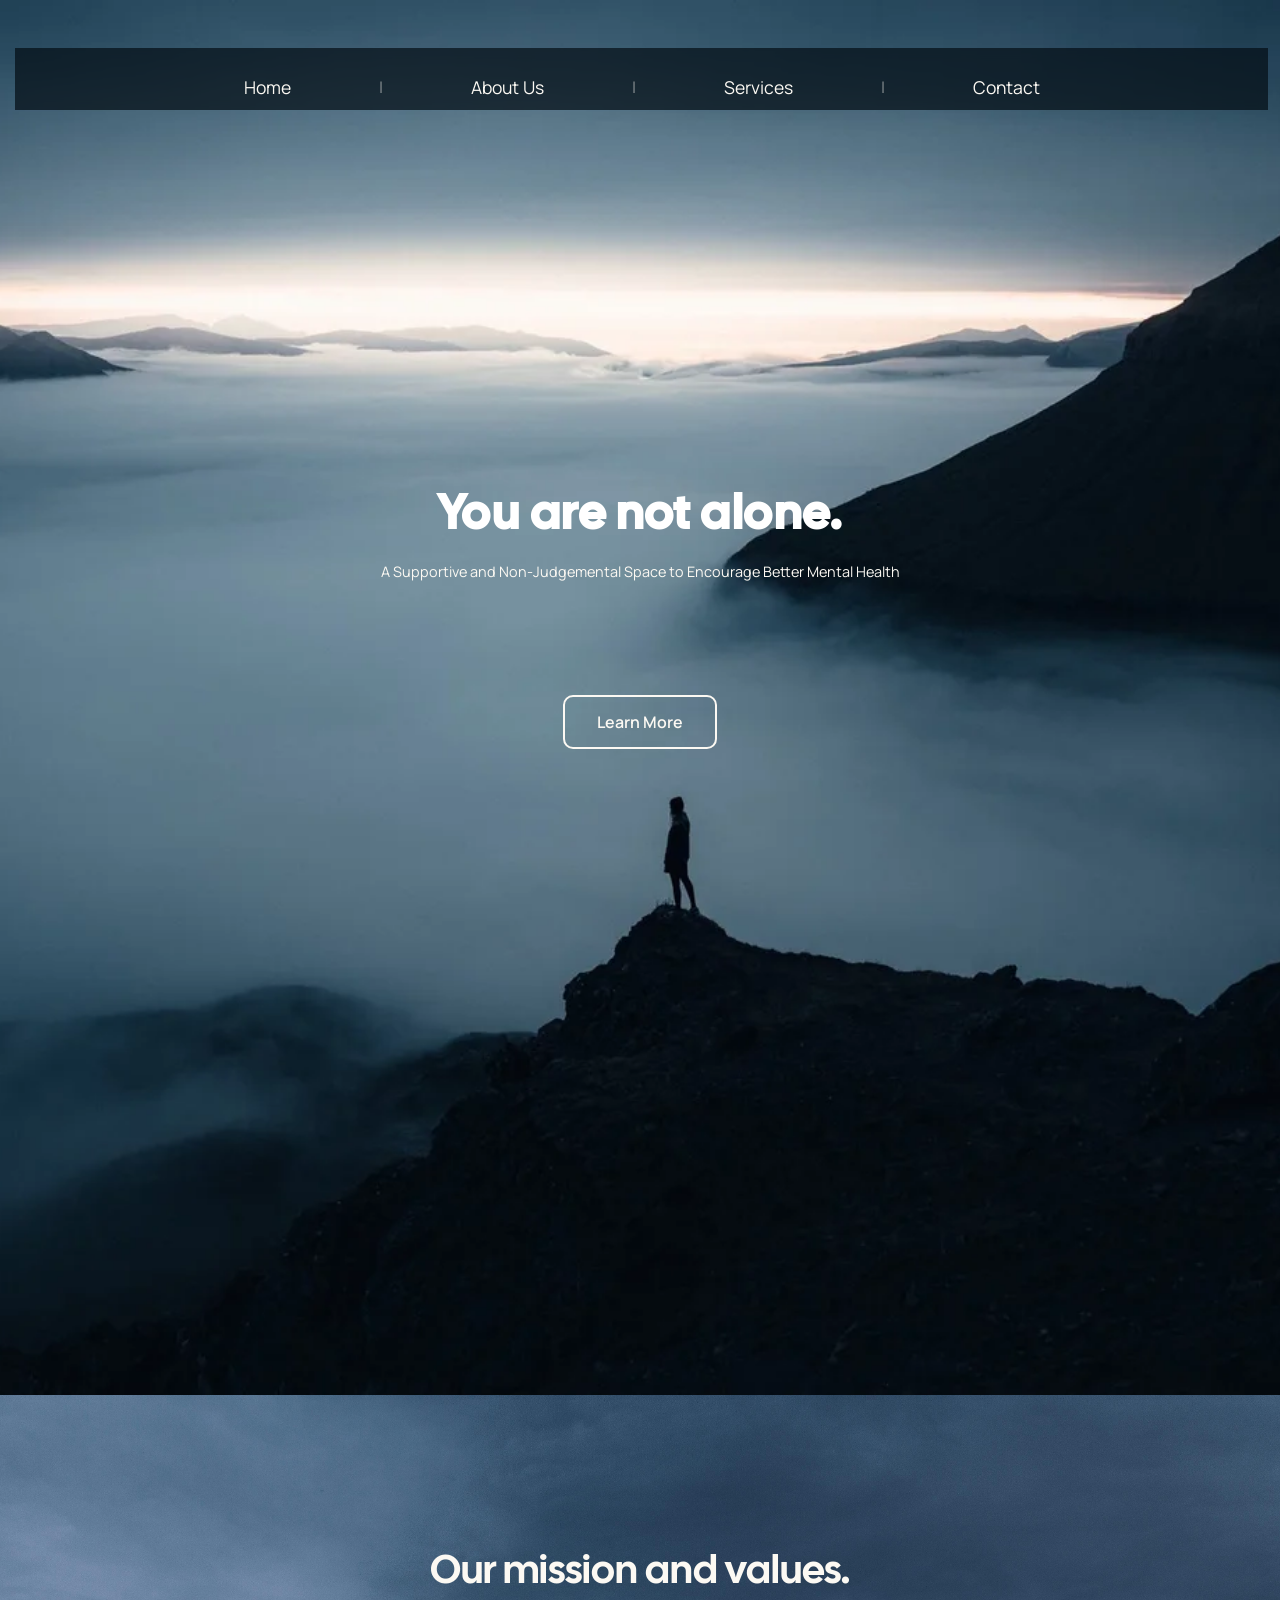
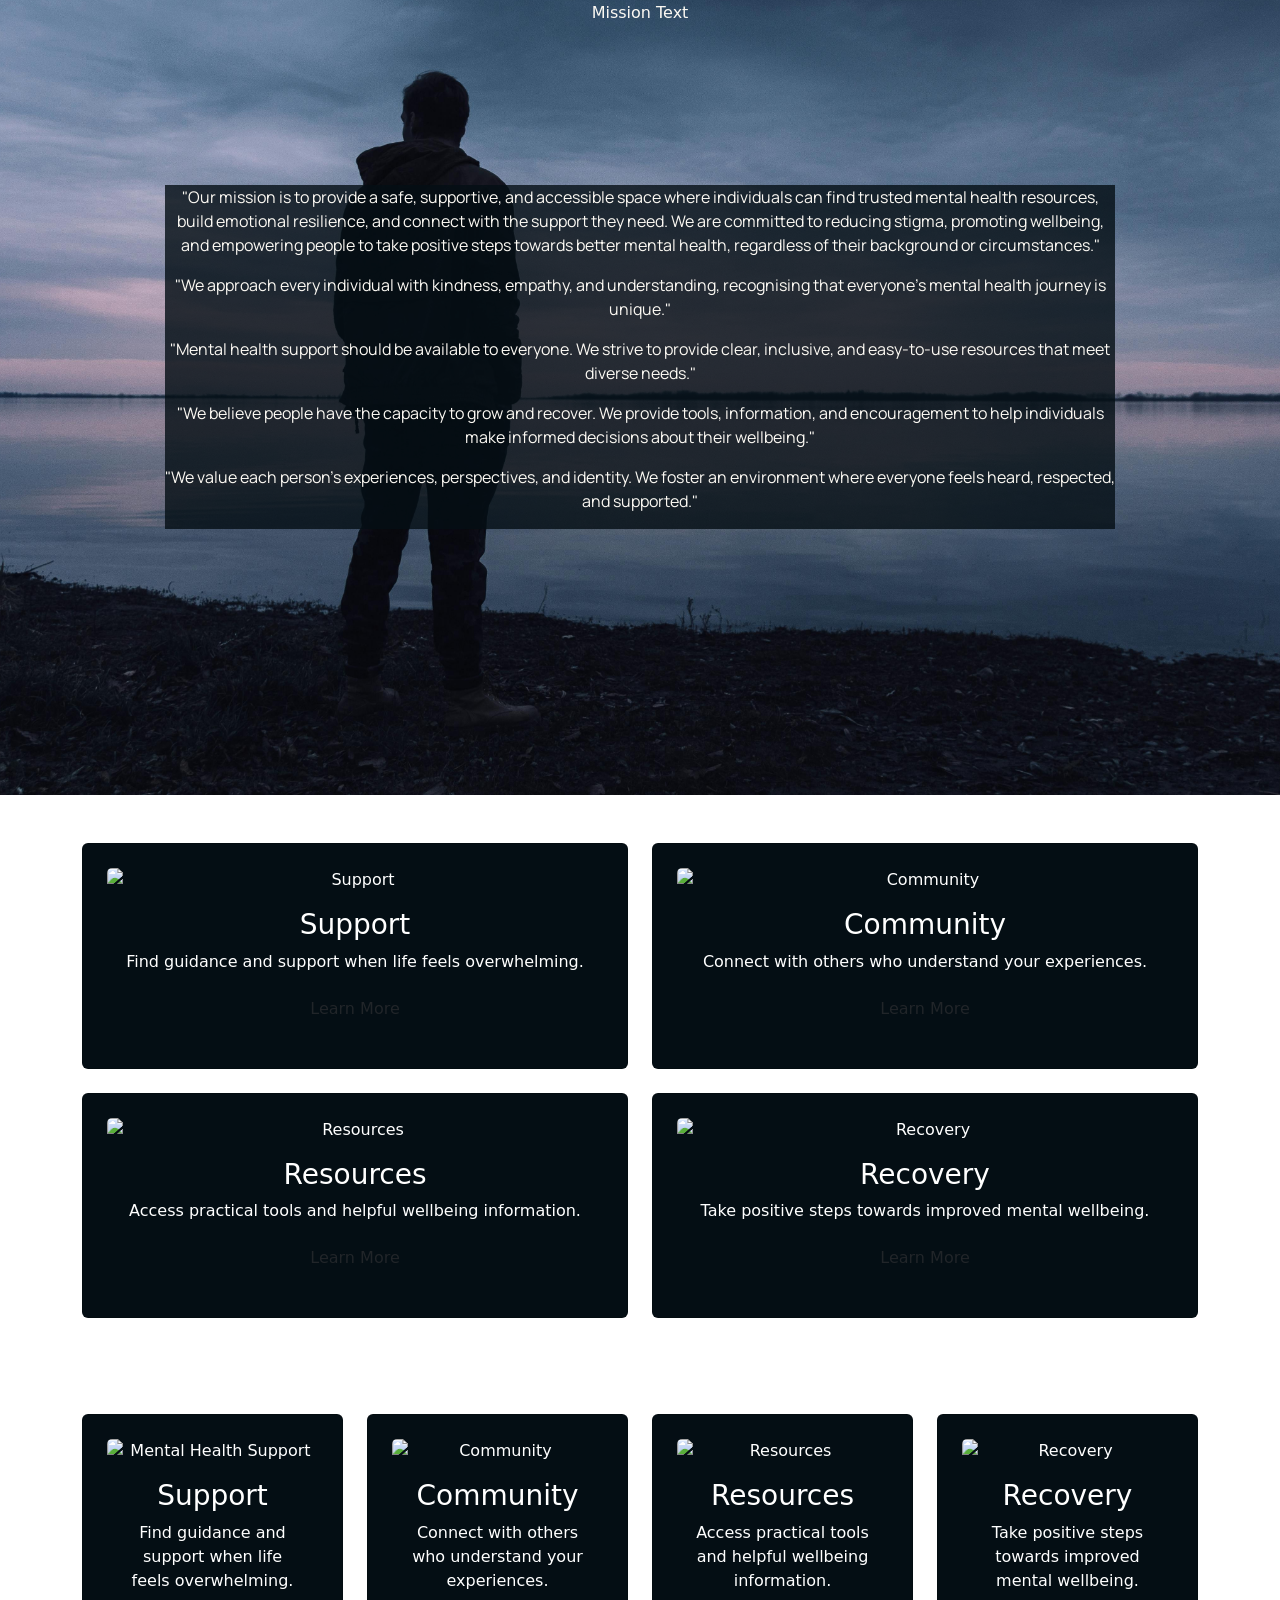
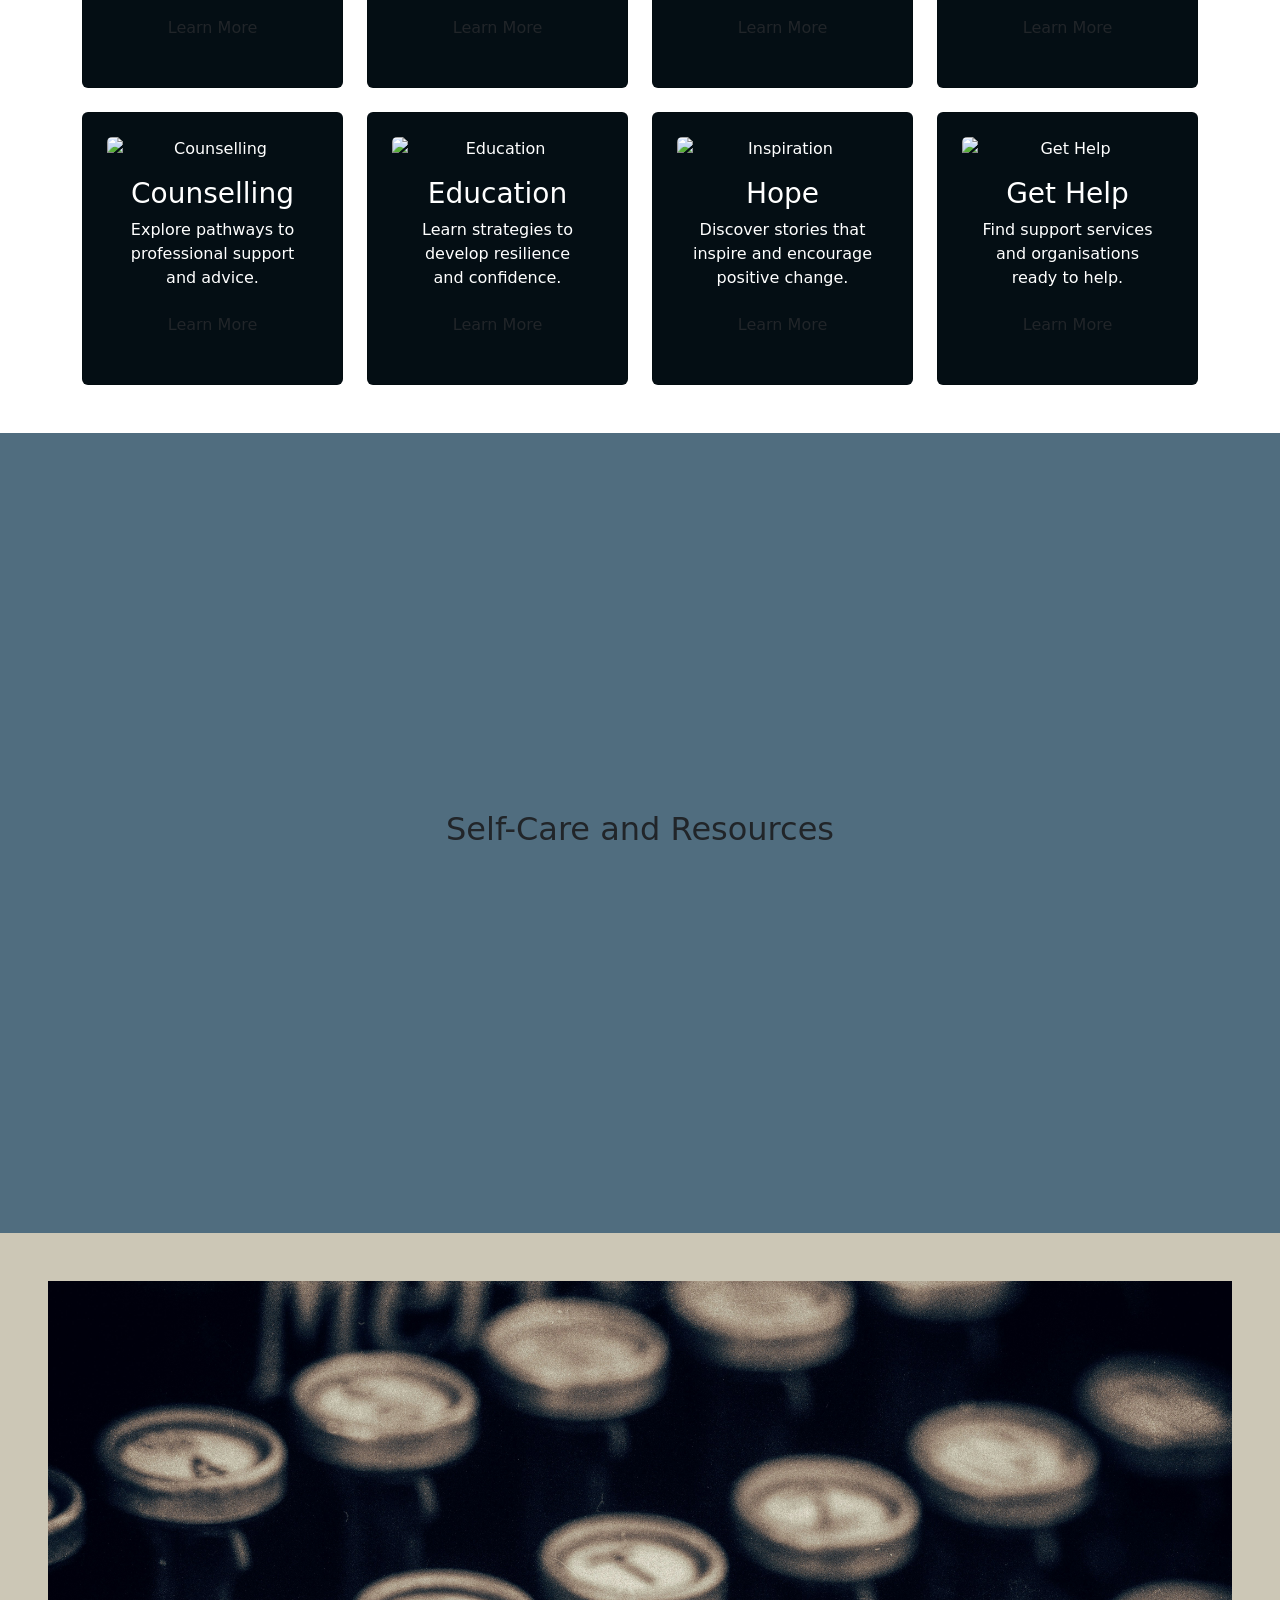
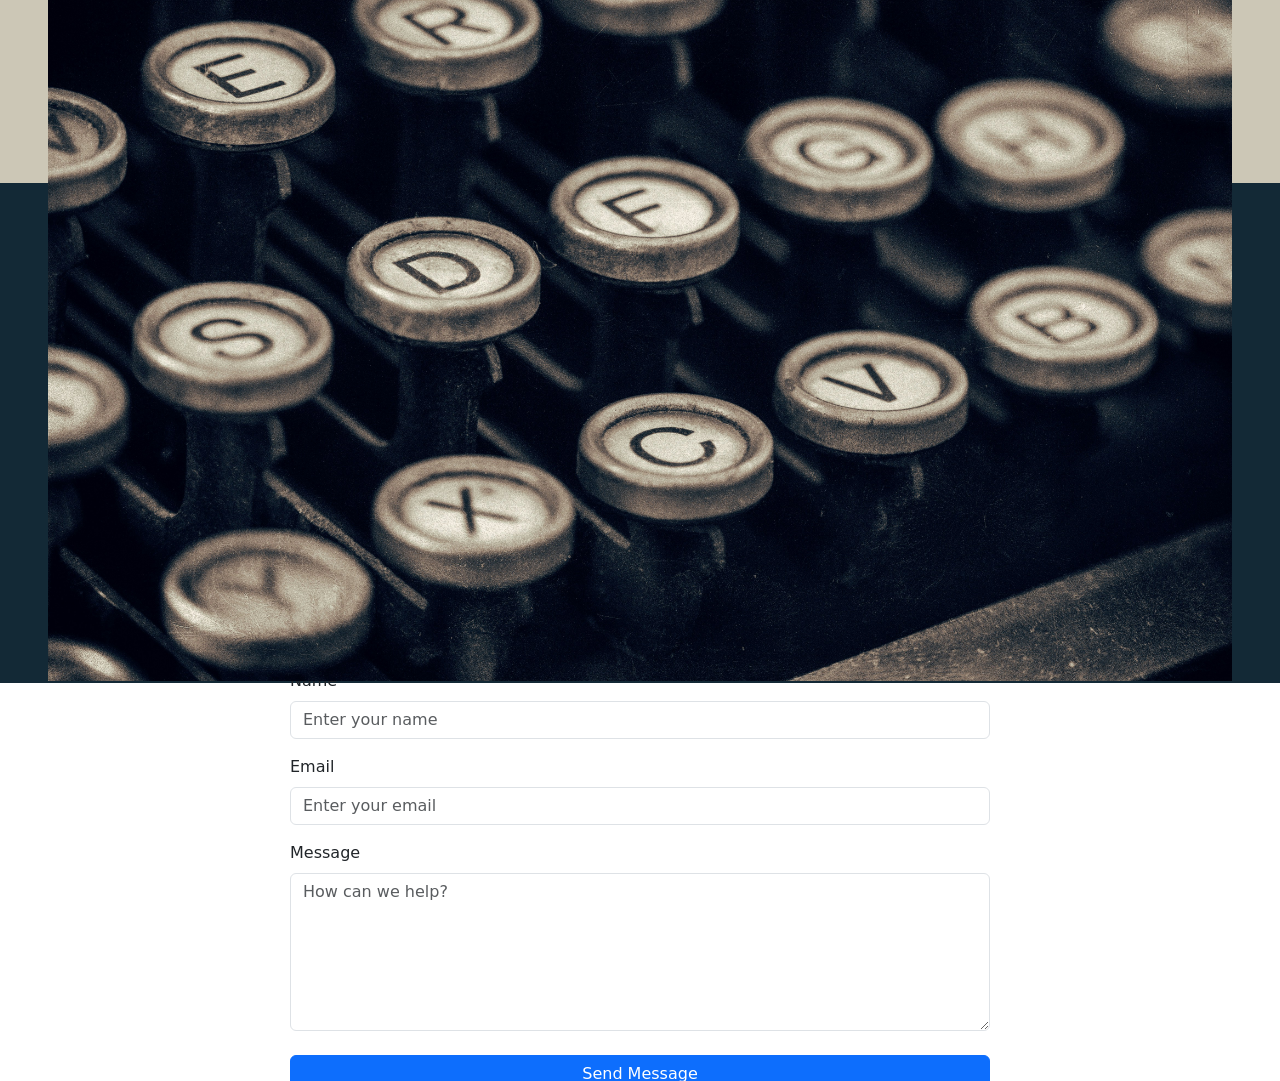
==== commit 9cea63e4: "/" ====
--- a/index.html
+++ b/index.html
@@ -19,17 +19,20 @@
 <nav class="navbar navbar-expand-lg bg-transparent position-absolute w-100">
   <div class="container-fluid">
 
-    <button
-      class="navbar-toggler ms-auto"
-      type="button"
-      data-bs-toggle="collapse"
-      data-bs-target="#navbarNav"
-      aria-controls="navbarNav"
-      aria-expanded="false"
-      aria-label="Toggle navigation">
-
-      <span class="navbar-toggler-icon"></span>
-    </button>
+<button
+  class="navbar-toggler ms-auto collapsed"
+  type="button"
+  data-bs-toggle="collapse"
+  data-bs-target="#navbarNav"
+  aria-controls="navbarNav"
+  aria-expanded="false"
+  aria-label="Toggle navigation">
+
+  <span class="toggler-line"></span>
+  <span class="toggler-line"></span>
+  <span class="toggler-line"></span>
+
+</button>
 
     <div class="collapse navbar-collapse justify-content-end" id="navbarNav">
         <ul class="navbar-nav mx-auto">
--- a/assets/css/style.css
+++ b/assets/css/style.css
@@ -69,21 +69,22 @@
   width: 100%;
   z-index: 10;
   max-width: 1500px;
-  padding-left: 1rem;
- 
+  padding-left: 0.2rem;
 
 }
 
 .navbar-collapse {
   text-align: center;
  background: rgba(4, 14, 20, 0.7);
-    backdrop-filter: blur(5px);
+ backdrop-filter: blur(5px);
+ padding-top: 1rem;
 }
 
 .navbar-nav .nav-link {
  color: #fcf9f3;
  width:auto;
  padding: 0.6rem 0;
+ font-size: 1.1rem;
 }
 
 .nav-item {
@@ -101,11 +102,36 @@
 }
 
 .navbar-toggler {
+  padding-bottom: 2rem;
   border: none;
   background: none;
+  position: relative;
+  right: 20px;
  
 }
 
+.toggler-line {
+display: block;
+width: 30px;
+height: 2px;
+margin: 7px 0;
+background-color: #fcf9f3;
+transition: all 0.3s ease;
+}
+
+/* Open state */
+
+.navbar-toggler[aria-expanded="true"] .toggler-line:nth-child(1) {
+transform: translateY(9px) rotate(45deg);
+}
+
+.navbar-toggler[aria-expanded="true"] .toggler-line:nth-child(2) {
+opacity: 0;
+}
+
+.navbar-toggler[aria-expanded="true"] .toggler-line:nth-child(3) {
+transform: translateY(-9px) rotate(-45deg);
+}
 .navbar-toggler-icon {
     background-image: url("data:image/svg+xml,%3csvg xmlns='http://www.w3.org/2000/svg' viewBox='0 0 30 30'%3e%3cpath stroke='rgba(252,249,243,1)' stroke-linecap='round' stroke-miterlimit='10' stroke-width='2' d='M4 7h22M4 15h22M4 23h22'/%3e%3c/svg%3e");
 }
